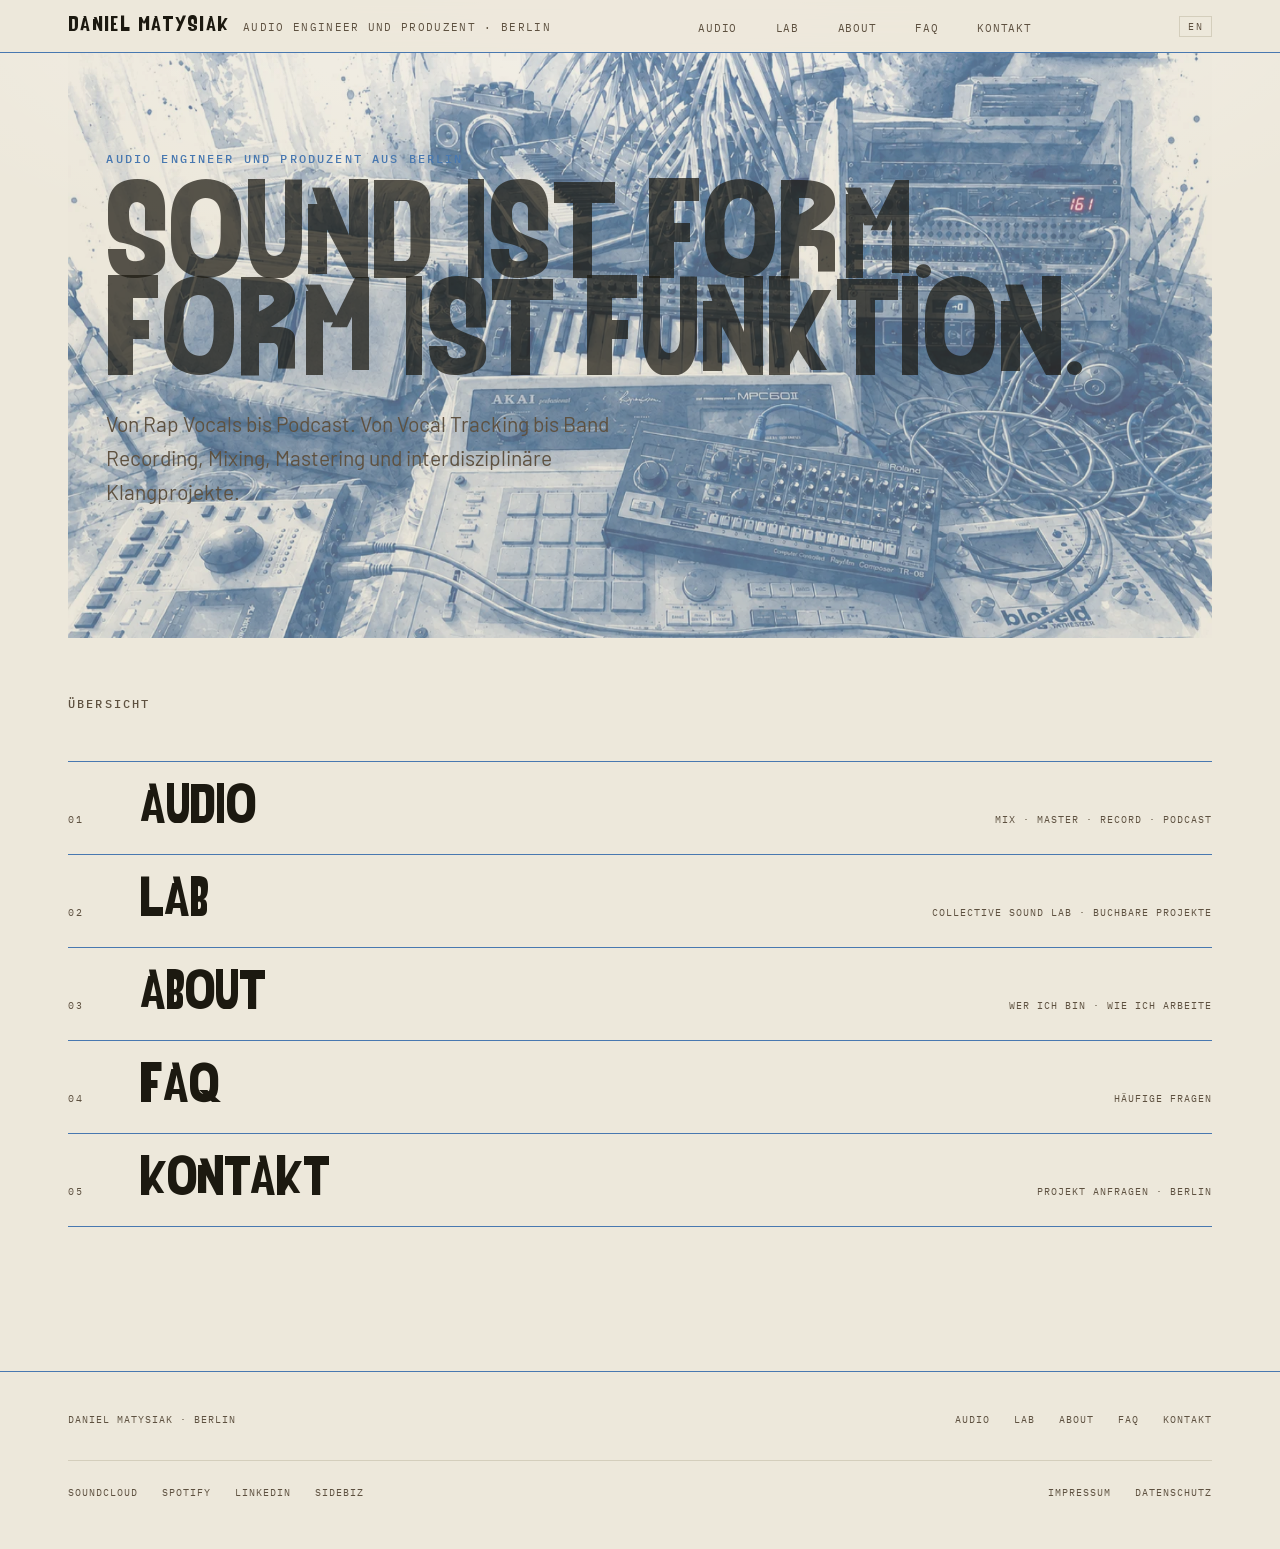
==== index.html @ 28015863 "content: lede text auf index (plain, ohne glasbox) Co-Authored-By: Claude Sonnet 4.6 <noreply@anthro" ====
<!DOCTYPE html>
<html lang="de">
<head>
  <meta charset="UTF-8">
  <meta name="viewport" content="width=device-width, initial-scale=1.0">
  <title>Daniel Matysiak · Audio Engineer Berlin</title>
  <meta name="description" content="Audio Engineer und Produzent aus Berlin. Mix, Mastering, Recording, Podcast. Von Club Release bis Hörspiel.">
  <meta name="robots" content="index, follow">
  <link rel="canonical" href="https://danielmatysiak.de/">
  <meta property="og:type" content="website">
  <meta property="og:site_name" content="Daniel Matysiak">
  <meta property="og:title" content="Daniel Matysiak · Audio Engineer Berlin">
  <meta property="og:description" content="Audio Engineer und Produzent aus Berlin. Mix, Mastering, Recording, Podcast. Von Club Release bis Hörspiel.">
  <meta property="og:url" content="https://danielmatysiak.de/">
  <meta property="og:image" content="https://danielmatysiak.de/img/og_home.jpg">
  <meta property="og:image:width" content="1200">
  <meta property="og:image:height" content="630">
  <meta property="og:locale" content="de_DE">
  <meta name="twitter:card" content="summary_large_image">
  <meta name="twitter:image" content="https://danielmatysiak.de/img/og_home.jpg">
  <meta name="twitter:title" content="Daniel Matysiak · Audio Engineer Berlin">
  <meta name="twitter:description" content="Audio Engineer und Produzent aus Berlin. Mix, Mastering, Recording, Podcast. Von Club Release bis Hörspiel.">
  <script type="application/ld+json">{"@context":"https://schema.org","@type":"Person","name":"Daniel Matysiak","jobTitle":"Audio Engineer","description":"Audio Engineer und Produzent aus Berlin. Mix, Mastering, Recording, Podcast.","url":"https://danielmatysiak.de","address":{"@type":"PostalAddress","addressLocality":"Berlin","addressCountry":"DE"},"email":"dmatysiak030@gmail.com","sameAs":["https://soundcloud.com/daniel-matysiak","https://open.spotify.com/artist/4DrfQyzufCqDIMgRiKM5IV","https://www.linkedin.com/in/daniel-matysiak-9b5b524a/"]}</script>
  <link rel="preconnect" href="https://fonts.googleapis.com">
  <link rel="preconnect" href="https://fonts.gstatic.com" crossorigin>
  <link href="https://fonts.googleapis.com/css2?family=Boogaloo&family=Barlow:wght@400;500&family=IBM+Plex+Mono&display=swap" rel="stylesheet">
  <link rel="icon" type="image/png" href="favicon_studio_32.png">
  <link rel="icon" type="image/png" sizes="512x512" href="favicon_studio_512.png">
  <link rel="apple-touch-icon" href="apple-touch-icon.png">
  <link rel="stylesheet" href="styles.css">
</head>
<body class="page-home">

  <nav class="site-nav">
    <div class="nav-inner">
      <div class="nav-brand-wrap">
        <a href="index.html" class="nav-brand">Daniel Matysiak</a>
        <span class="nav-claim">Audio Engineer und Produzent · Berlin</span>
      </div>
      <button class="nav-toggle" id="nav-toggle" aria-label="Menü">
        <span></span><span></span><span></span>
      </button>
      <ul class="nav-links" id="nav-links">
        <li><a href="leistungen.html">Audio</a></li>
        <li><a href="lab.html">Lab</a></li>
        <li><a href="about.html">About</a></li>
        <li><a href="faq.html">FAQ</a></li>
        <li><a href="kontakt.html">Kontakt</a></li>
      </ul>
      <button class="lang-btn" id="lang-btn">EN</button>
    </div>
  </nav>

  <main class="page">

    <section class="hero hero-deco">
      <p class="hero-kicker" data-en="Audio Engineer and Producer from Berlin">Audio Engineer und Produzent aus Berlin</p>
      <h1 data-en="Sound is Form.<br>Form is Function.">Sound ist Form.<br>Form ist Funktion.</h1>
      <p class="lede">Von Rap Vocals bis Podcast. Von Vocal Tracking bis Band Recording, Mixing, Mastering und interdisziplinäre Klangprojekte.</p>
      <img class="hero-deco-img hero-deco-full" src="img/index_hero3.webp" alt="" aria-hidden="true">
    </section>

    <section class="section">
      <p class="section-label" data-en="Overview">Übersicht</p>
      <nav class="chapter-list" aria-label="Seitennavigation">
        <a class="chapter-item" href="leistungen.html">
          <span class="chapter-num">01</span>
          <span class="chapter-title">Audio</span>
          <span class="chapter-desc">Mix · Master · Record · Podcast</span>
        </a>
        <a class="chapter-item" href="lab.html">
          <span class="chapter-num">02</span>
          <span class="chapter-title">Lab</span>
          <span class="chapter-desc" data-en="Collective Sound Lab · Bookable Projects">Collective Sound Lab · Buchbare Projekte</span>
        </a>
        <a class="chapter-item" href="about.html">
          <span class="chapter-num">03</span>
          <span class="chapter-title">About</span>
          <span class="chapter-desc" data-en="Who I am · How I work">Wer ich bin · Wie ich arbeite</span>
        </a>
        <a class="chapter-item" href="faq.html">
          <span class="chapter-num">04</span>
          <span class="chapter-title">FAQ</span>
          <span class="chapter-desc" data-en="Frequently Asked Questions">Häufige Fragen</span>
        </a>
        <a class="chapter-item" href="kontakt.html">
          <span class="chapter-num">05</span>
          <span class="chapter-title">Kontakt</span>
          <span class="chapter-desc" data-en="Start a project · Berlin">Projekt anfragen · Berlin</span>
        </a>
      </nav>
      <p class="swipe-hint" aria-hidden="true" data-en="← swipe →">← swipe →</p>
    </section>

  </main>

  <footer>
    <div class="footer-inner">
      <div class="footer-top">
        <span>Daniel Matysiak · Berlin</span>
        <nav class="footer-nav">
          <a href="leistungen.html">Audio</a>
          <a href="lab.html">Lab</a>
          <a href="about.html">About</a>
          <a href="faq.html">FAQ</a>
          <a href="kontakt.html">Kontakt</a>
        </nav>
      </div>
      <div class="footer-bottom">
        <div class="footer-socials">
          <a href="https://soundcloud.com/daniel-matysiak" target="_blank" rel="noopener">SoundCloud</a>
          <a href="https://open.spotify.com/intl-de/artist/3lyODynf2DRlfDfpwVOJ0v" target="_blank" rel="noopener">Spotify</a>
          <a href="https://www.linkedin.com/in/daniel-matysiak-9b5b524a/" target="_blank" rel="noopener">LinkedIn</a>
          <a href="https://ki.danielmatysiak.de" target="_blank" rel="noopener">SideBiZ</a>
        </div>
        <div class="footer-legal">
          <a href="kontakt.html#impressum">Impressum</a>
          <a href="kontakt.html#datenschutz">Datenschutz</a>
        </div>
      </div>
    </div>
  </footer>

  <script src="main.js"></script>

</body>
</html>
---- styles.css ----
/* ─── FONTS ───────────────────────────────────────── */
@font-face {
  font-family: "AHDN";
  src: url("ahdn.ttf") format("truetype");
  font-weight: 400;
  font-style: normal;
  font-display: swap;
}

/* ─── VARIABLES ───────────────────────────────────── */
:root {
  --bg:        #f5f0e6;
  --bg-2:      #ece7d6;
  --panel:     #e4dfc9;
  --text:      #1c1910;
  --muted:     #5e5140;
  --line:      #d4cebc;
  --accent:    #c8612a;
  --accent-h:  #d97030;
  --accent-2:  #4878b0;
  --max:       1240px;
  --gutter:    clamp(20px, 4vw, 48px);
  --display:   "AHDN", "Boogaloo", sans-serif;
  --mono:      "IBM Plex Mono", "Courier New", monospace;
  --sans:      "Barlow", Helvetica, Arial, sans-serif;
  --ease-out:  cubic-bezier(0.23, 1, 0.32, 1);
  --ease-in-out: cubic-bezier(0.77, 0, 0.175, 1);
}

*, *::before, *::after { box-sizing: border-box; margin: 0; padding: 0; }

html { scroll-behavior: smooth; overflow-x: hidden; }

body {
  font-family: var(--sans);
  font-size: 16px;
  color: var(--text);
  line-height: 1.6;
  -webkit-font-smoothing: antialiased;
  -moz-osx-font-smoothing: grayscale;
  text-rendering: optimizeLegibility;
  background:
    radial-gradient(ellipse 100% 50% at 50% 0%, rgba(255,255,255,0.4) 0%, transparent 65%),
    #ede8db;
  background-attachment: fixed;
}

body.page-home {
  --accent:    #4878b0;
  --accent-h:  #5a8cc8;
}

body.page-audio {
  --accent:    #4878b0;
  --accent-h:  #5a8cc8;
}

body.page-lab {
  --accent:    #cf7338;
  --accent-h:  #de8450;
}


body.page-about {
  --accent:    #7a9672;
  --accent-h:  #8aaa82;
}

body.page-faq {
  --accent:    #9898cc;
  --accent-h:  #aaaadc;
}

body.page-contact {
  --accent:    #7a4b90;
  --accent-h:  #8a5ba0;
}

a { color: inherit; }
img { max-width: 100%; display: block; }

/* ─── NAV ─────────────────────────────────────────── */
.site-nav {
  position: sticky;
  top: 0;
  z-index: 20;
  background: rgba(237,232,219,0.93);
  backdrop-filter: blur(14px);
  -webkit-backdrop-filter: blur(14px);
  border-bottom: 1px solid var(--accent);
}

.nav-inner {
  max-width: var(--max);
  margin: 0 auto;
  padding: 0 var(--gutter);
  height: 52px;
  display: flex;
  align-items: center;
  justify-content: space-between;
}

.nav-brand-wrap {
  display: flex;
  align-items: baseline;
  gap: 0.85rem;
}

.nav-brand {
  font-family: var(--display);
  font-size: 17px;
  font-weight: 400;
  letter-spacing: 0.08em;
  color: var(--text);
  text-decoration: none;
  transition: color 160ms ease;
}

@media (hover: hover) and (pointer: fine) {
  .nav-brand:hover { color: var(--accent); }
}

.nav-claim {
  font-family: var(--mono);
  font-size: 11px;
  letter-spacing: 0.12em;
  text-transform: uppercase;
  color: var(--muted);
}

@media (max-width: 680px) {
  .nav-claim { display: none; }
}

.nav-links {
  list-style: none;
  display: flex;
  gap: clamp(1rem, 3vw, 2.5rem);
}

.nav-links a {
  font-family: var(--mono);
  font-size: 10.5px;
  letter-spacing: 0.08em;
  text-transform: uppercase;
  color: var(--muted);
  text-decoration: none;
  transition: color 160ms ease;
}

@media (hover: hover) and (pointer: fine) {
  .nav-links a:hover { color: var(--text); }
}
.nav-links a.active {
  color: var(--accent);
  border-bottom: 1px solid var(--accent);
  padding-bottom: 1px;
}

/* Lang toggle */
.lang-btn {
  background: none;
  border: 1px solid var(--line);
  color: var(--muted);
  font-family: var(--mono);
  font-size: 10px;
  letter-spacing: 0.14em;
  padding: 3px 8px;
  cursor: pointer;
  transition: border-color 160ms ease, color 160ms ease;
  flex-shrink: 0;
}

@media (hover: hover) and (pointer: fine) {
  .lang-btn:hover { border-color: var(--accent); color: var(--accent); }
}

/* Hamburger */
.nav-toggle {
  display: none;
  flex-direction: column;
  gap: 5px;
  background: none;
  border: none;
  cursor: pointer;
  padding: 4px;
  -webkit-tap-highlight-color: transparent;
  outline: none;
}
.nav-toggle span {
  display: block;
  width: 22px;
  height: 1.5px;
  background: var(--text);
  transition: transform 160ms ease, opacity 160ms ease;
}
.nav-toggle.open span:nth-child(1) { transform: translateY(6.5px) rotate(45deg); }
.nav-toggle.open span:nth-child(2) { opacity: 0; }
.nav-toggle.open span:nth-child(3) { transform: translateY(-6.5px) rotate(-45deg); }

@media (max-width: 680px) {
  .nav-inner {
    justify-content: flex-start;
  }
  .nav-toggle {
    display: flex;
    margin-left: auto;
    background: color-mix(in srgb, var(--accent) 12%, var(--bg));
    backdrop-filter: blur(10px);
    -webkit-backdrop-filter: blur(10px);
    border-radius: 0;
    padding: 8px 10px;
  }
  .lang-btn {
    margin-left: 1rem;
  }
  .nav-links {
    display: flex;
    flex-direction: column;
    gap: 0;
    padding: 8px 0 16px;
    position: absolute;
    top: 52px;
    left: 0;
    right: 0;
    background: rgba(245, 240, 230, 0.82);
    backdrop-filter: blur(14px);
    -webkit-backdrop-filter: blur(14px);
    border-top: 1px solid var(--line);
    border-bottom: 1px solid var(--line);
    opacity: 0;
    transform: translateY(-6px);
    pointer-events: none;
    transition: opacity 180ms var(--ease-out), transform 180ms var(--ease-out);
  }
  .nav-links.open {
    opacity: 1;
    transform: translateY(0);
    pointer-events: auto;
  }
  .nav-links li a {
    display: block;
    padding: 10px var(--gutter);
  }
}

@media (max-width: 680px) and (prefers-reduced-motion: reduce) {
  .nav-links {
    transition: none;
  }
}

/* ─── PAGE ────────────────────────────────────────── */
.page {
  max-width: var(--max);
  margin: 0 auto;
  padding: 0 var(--gutter) 88px;
}

/* ─── SECTIONS ────────────────────────────────────── */
.section {
  border-top: 1px solid var(--accent);
  padding: 56px 0;
}

.hero + .section {
  border-top: none;
}

.legal-section {
  border-top: 1px solid var(--accent);
  padding: 44px 0;
}

.section-label,
.section-title {
  font-family: var(--mono);
  font-size: 12px;
  font-weight: 500;
  letter-spacing: 0.18em;
  text-transform: uppercase;
  color: var(--muted);
  margin-bottom: 1.5rem;
}

.eyebrow {
  font-family: var(--mono);
  font-size: 13px;
  letter-spacing: 0.18em;
  text-transform: uppercase;
  color: var(--accent);
  margin-bottom: 1.25rem;
}

/* ─── TYPE ────────────────────────────────────────── */
h1 {
  font-family: var(--display);
  font-size: clamp(58px, 8.5vw, 108px);
  font-weight: 400;
  letter-spacing: 0.01em;
  line-height: 0.9;
  color: var(--text);
}

h1, h2, h3, h4,
.nav-brand,
.chapter-title,
.price-name,
.stance-block p:first-child,
.contact-row-name,
details.acc-item > summary {
  text-transform: uppercase;
}

h2 {
  font-family: var(--display);
  font-size: clamp(32px, 4.2vw, 54px);
  font-weight: 400;
  letter-spacing: 0.01em;
  line-height: 1.0;
  color: var(--text);
  margin-bottom: 1.5rem;
}

h3 {
  font-family: var(--display);
  font-size: clamp(22px, 2.8vw, 34px);
  font-weight: 400;
  letter-spacing: -0.02em;
  line-height: 1.1;
  color: var(--text);
}

h4 {
  font-family: var(--display);
  font-weight: 400;
}

.lede {
  font-size: clamp(17px, 2vw, 21px);
  color: var(--muted);
  line-height: 1.62;
  margin-top: 1.25rem;
  max-width: 520px;
  font-weight: 400;
}

.body-text {
  font-size: clamp(15px, 1.5vw, 17px);
  color: var(--muted);
  line-height: 1.7;
  max-width: 66ch;
}

.section-intro {
  font-size: clamp(15px, 1.6vw, 17px);
  color: var(--muted);
  line-height: 1.65;
  max-width: 560px;
  margin-bottom: 2.5rem;
}

/* ─── BUTTONS ─────────────────────────────────────── */
.btn,
.btn-ghost {
  display: inline-flex;
  align-items: center;
  height: 44px;
  padding: 0 20px;
  font-family: var(--mono);
  font-size: 10.5px;
  letter-spacing: 0.1em;
  word-spacing: -0.06em;
  text-transform: uppercase;
  text-decoration: none;
  cursor: pointer;
  border-radius: 0;
  backdrop-filter: blur(10px);
  -webkit-backdrop-filter: blur(10px);
  transition: background 160ms var(--ease-out), color 160ms ease, border-color 160ms var(--ease-out), transform 100ms var(--ease-out);
}

.btn {
  background: rgba(237, 232, 219, 0.52);
  color: var(--accent);
  border: 1px solid transparent;
}

@media (hover: hover) and (pointer: fine) {
  .btn:hover { background: rgba(237, 232, 219, 0.82); }
}
.btn:active { transform: scale(0.97); }

.btn-ghost {
  background: rgba(237, 232, 219, 0.35);
  color: var(--text);
  border: 1px solid transparent;
}

@media (hover: hover) and (pointer: fine) {
  .btn-ghost:hover { background: rgba(237, 232, 219, 0.65); }
}
.btn-ghost:active { transform: scale(0.97); }

/* Buttons außerhalb des Hero: Accent-Tint der jeweiligen Seite */
.section .btn,
.section .btn-ghost,
form .btn {
  background: color-mix(in srgb, var(--accent) 12%, transparent);
}

@media (hover: hover) and (pointer: fine) {
  .section .btn:hover,
  form .btn:hover { background: color-mix(in srgb, var(--accent) 22%, transparent); }
  .section .btn-ghost:hover { background: color-mix(in srgb, var(--accent) 16%, transparent); }
}

.cta-row {
  display: flex;
  flex-wrap: wrap;
  gap: 0.75rem;
  margin-top: 2rem;
}

/* ─── HERO ────────────────────────────────────────── */
.hero {
  padding: clamp(52px, 8vw, 96px) 0 clamp(44px, 6vw, 68px);
  padding-left: clamp(12px, 3vw, 40px);
}

/* Hero with decorative layered image */
.hero-deco {
  position: relative;
  overflow: clip;
  min-height: clamp(280px, 40vh, 480px);
}
.hero-deco::before {
  display: none;
}
.hero-deco-img {
  position: absolute;
  right: -2%;
  top: 50%;
  transform: translateY(-50%);
  width: 42%;
  opacity: 0.65;
  mix-blend-mode: multiply;
  pointer-events: none;
  z-index: 0;
}

.hero-deco .hero-kicker,
.hero-deco h1,
.hero-deco .lede,
.hero-deco .hero-grid,
.hero-deco .cta-row {
  position: relative;
  z-index: 2;
}

.hero-deco .hero-copy {
  background: rgba(237, 232, 219, 0.52);
  backdrop-filter: blur(10px);
  -webkit-backdrop-filter: blur(10px);
  padding: 1.75rem 2rem;
}

.hero-deco-img.hero-deco-full {
  width: 100%;
  right: 0;
  left: 0;
  top: 0;
  transform: none;
  height: 100%;
  object-fit: cover;
  object-position: center top;
}


/* Hero h1: semi-transparent fill so illustration bleeds through the letters */
.hero-deco h1 {
  color: rgba(28, 25, 16, 0.72);
}



.hero-deco-img.hero-deco-portrait {
  position: absolute;
  right: 0;
  top: 0;
  width: auto;
  height: 100%;
  transform: none;
  opacity: 0.65;
  mix-blend-mode: multiply;
  pointer-events: none;
  z-index: 0;
}

.page-home .hero-deco {
  min-height: clamp(320px, 65vh, 780px);
}

.page-lab .hero-deco {
  min-height: clamp(360px, 55vh, 580px);
}

.page-faq .hero-deco,
.page-about .hero-deco,
.page-contact .hero-deco {
  min-height: clamp(500px, 68vh, 720px);
}

.page-contact .hero-deco {
  display: flex;
  flex-direction: column;
  justify-content: space-between;
}

.page-faq .hero h1,
.page-contact .hero h1 {
  font-size: clamp(80px, 11vw, 148px);
}

.page-about .hero h1 {
  font-size: clamp(48px, 6.5vw, 84px);
}

.page-contact .hero-deco-img.hero-deco-full,
.page-about .hero-deco-img.hero-deco-full {
  object-fit: contain;
  object-position: right center;
}

/* object-position for home/audio/lab is randomized by JS */

@media (max-width: 480px) {
  /* Hero line-height: 0.9 is too tight when text wraps on small screens */
  h1 {
    line-height: 1.05;
  }

  .page-faq .hero-deco,
  .page-about .hero-deco,
  .page-contact .hero-deco {
    min-height: clamp(300px, 55svh, 440px);
  }

  .page-faq .hero h1,
  .page-contact .hero h1 {
    font-size: clamp(56px, 15vw, 72px);
  }

  .page-lab .hero h1 {
    font-size: clamp(40px, 11vw, 58px);
  }

  /* Portrait images: cap width so they don't crowd text */
  .hero-deco-img.hero-deco-portrait {
    max-width: 52%;
    opacity: 0.5;
  }

}

/* Hero with image — 2-column editorial layout */
.hero-has-img {
  display: grid;
  grid-template-columns: 1fr clamp(280px, 42vw, 540px);
  grid-template-rows: minmax(clamp(320px, 55vh, 680px), auto);
  gap: 0;
  align-items: stretch;
  margin-right: calc(-1 * var(--gutter));
}

.hero-text {
  min-width: 0;
}

/* h1 scales to the narrower text column */
.hero-has-img h1 {
  font-size: clamp(32px, 4.5vw, 58px);
}

.page-kontakt .hero-has-img h1 {
  font-size: clamp(48px, 7vw, 96px);
}

.hero-has-img .hero-grid {
  grid-column: 1 / -1;
  margin-top: 1.25rem;
}

.hero-img-wrap {
  background: transparent;
  overflow: hidden;
  padding-left: clamp(1rem, 2vw, 2rem);
  opacity: 0;
  transform: translateY(6px);
  animation: fadeUp 280ms var(--ease-out) 120ms forwards;
}

.hero-img {
  width: 100%;
  height: 100%;
  object-fit: contain;
  display: block;
  opacity: 0.9;
  mix-blend-mode: multiply;
  position: relative;
  z-index: -1;
}

@media (max-width: 680px) {
  .hero-has-img {
    grid-template-columns: 1fr;
  }
  .hero-img-wrap {
    display: none;
  }
}

.hero-kicker {
  font-family: var(--mono);
  font-size: 12px;
  font-weight: 500;
  letter-spacing: 0.18em;
  text-transform: uppercase;
  color: var(--accent);
  margin-bottom: 1.5rem;
  opacity: 0;
  transform: translateY(6px);
  animation: fadeUp 280ms var(--ease-out) forwards;
}

.hero h1 {
  opacity: 0;
  transform: translateY(6px);
  animation: fadeUp 280ms var(--ease-out) 80ms forwards;
  transition: color 200ms ease;
}

@media (hover: hover) and (pointer: fine) {
  .hero:hover h1 { color: var(--accent); }
}

.hero .lede {
  opacity: 0;
  transform: translateY(6px);
  animation: fadeUp 280ms var(--ease-out) 200ms forwards;
}

.hero .hero-grid,
.hero .hero-copy {
  opacity: 0;
  transform: translateY(6px);
  animation: fadeUp 280ms var(--ease-out) 260ms forwards;
}

@media (prefers-reduced-motion: reduce) {
  .hero-kicker,
  .hero h1,
  .hero .lede,
  .hero .hero-grid,
  .hero .hero-copy,
  .hero-img-wrap {
    opacity: 1;
    transform: none;
    animation: none;
  }
}

.hero-grid {
  display: grid;
  grid-template-columns: repeat(12, 1fr);
  gap: 22px;
  margin-top: 2.75rem;
}

.hero-copy { grid-column: span 7; }

.hero-panel {
  grid-column: span 5;
  background: rgba(237, 232, 219, 0.52);
  backdrop-filter: blur(10px);
  -webkit-backdrop-filter: blur(10px);
  padding: 1.5rem 1.75rem;
  align-self: start;
}

@media (max-width: 780px) {
  .hero-copy  { grid-column: span 12; }
  .hero-panel { grid-column: span 12; }
}

.hero-panel-label {
  font-family: var(--mono);
  font-size: 10px;
  letter-spacing: 0.2em;
  text-transform: uppercase;
  color: var(--muted);
  margin-bottom: 1rem;
}

.hero-panel ul { list-style: none; }

.hero-panel ul li {
  font-size: 13.5px;
  color: var(--text);
  padding: 0.55rem 0;
  border-bottom: 1px solid var(--line);
  display: flex;
  justify-content: space-between;
  align-items: baseline;
  font-family: var(--sans);
}

.hero-panel ul li:first-child { border-top: 1px solid var(--line); }

.hero-panel ul li span:last-child {
  font-family: var(--mono);
  font-size: 11px;
  color: var(--accent);
  letter-spacing: 0.04em;
}

/* ─── CHAPTER NAV (index only) ────────────────────── */
.chapter-list {
  display: grid;
  gap: 0;
  margin-top: 3rem;
}

.chapter-item {
  display: grid;
  grid-template-columns: 3rem 1fr auto;
  align-items: baseline;
  gap: 1.5rem;
  padding: 1.5rem 0;
  border-top: 1px solid var(--accent);
  text-decoration: none;
  color: var(--text);
  transition: color 180ms var(--ease-out);
  opacity: 0;
  transform: translateY(6px);
  animation: fadeUp 280ms var(--ease-out) forwards;
}

.chapter-item:nth-child(1) { animation-delay: 20ms; }
.chapter-item:nth-child(2) { animation-delay: 50ms; }
.chapter-item:nth-child(3) { animation-delay: 80ms; }
.chapter-item:nth-child(4) { animation-delay: 110ms; }
.chapter-item:nth-child(5) { animation-delay: 140ms; }

@keyframes fadeUp {
  to { opacity: 1; transform: translateY(0); }
}

.chapter-item:last-child { border-bottom: 1px solid var(--accent); }

@media (hover: hover) and (pointer: fine) {
  .chapter-item:hover { color: var(--accent); }
}
.chapter-item:active { color: var(--accent); }

.chapter-num {
  font-family: var(--mono);
  font-size: 10px;
  letter-spacing: 0.18em;
  color: var(--muted);
  padding-top: 4px;
}

.chapter-title {
  font-family: var(--display);
  font-size: clamp(26px, 3.5vw, 44px);
  font-weight: 400;
  line-height: 1.0;
}

.chapter-desc {
  font-family: var(--mono);
  font-size: 10px;
  letter-spacing: 0.1em;
  color: var(--muted);
  text-align: right;
  white-space: nowrap;
  line-height: 1.5;
  text-transform: uppercase;
}

@media (hover: hover) and (pointer: fine) {
  .chapter-item:hover .chapter-title { color: var(--accent); }

  .chapter-item:nth-child(2):hover,
  .chapter-item:nth-child(2):hover .chapter-title { color: #cf7338; }
  .chapter-item:nth-child(3):hover,
  .chapter-item:nth-child(3):hover .chapter-title { color: #7a9672; }
  .chapter-item:nth-child(4):hover,
  .chapter-item:nth-child(4):hover .chapter-title { color: #9898cc; }
  .chapter-item:nth-child(5):hover,
  .chapter-item:nth-child(5):hover .chapter-title { color: #7a4b90; }
}

@media (prefers-reduced-motion: reduce) {
  .chapter-item {
    opacity: 1;
    transform: none;
    animation: none;
  }
}

@media (max-width: 600px) {
  .chapter-item { grid-template-columns: 2rem 1fr; }
  .chapter-desc { display: none; }
}

/* ─── PRICE TABLE ─────────────────────────────────── */
.price-table { margin-top: 2rem; }

.price-row {
  display: flex;
  justify-content: space-between;
  align-items: start;
  gap: 1.5rem;
  padding: 1rem 0.5rem;
  margin: 0 -0.5rem;
  border-top: 1px solid var(--line);
  transition: background 180ms var(--ease-out);
}

@media (hover: hover) and (pointer: fine) {
  .price-row:hover { background: var(--bg-2); }
  .price-row:hover .price-name { color: var(--accent); }
}
.price-row:active { background: var(--bg-2); }
.price-row:active .price-name { color: var(--accent); }

.price-name {
  transition: color 180ms ease;
}

.price-row:last-child { border-bottom: 1px solid var(--line); }

.price-name {
  font-family: var(--display);
  font-size: 17px;
  font-weight: 400;
  color: var(--text);
  margin-bottom: 0.3rem;
}

.price-detail {
  font-size: 15px;
  color: var(--muted);
  line-height: 1.6;
  font-family: var(--sans);
}

.price-amount {
  font-family: var(--mono);
  font-size: 12.5px;
  color: var(--accent);
  white-space: nowrap;
  flex-shrink: 0;
  padding-top: 2px;
  letter-spacing: 0.03em;
}

.service-cols {
  display: grid;
  grid-template-columns: 1fr 1fr;
  gap: 0 3rem;
}

@media (max-width: 680px) {
  .service-cols { grid-template-columns: 1fr; }
}

.service-note {
  font-family: var(--mono);
  font-size: 10.5px;
  color: var(--muted);
  margin-top: 0.6rem;
  letter-spacing: 0.05em;
}

/* ─── ABOUT ───────────────────────────────────────── */
.about-grid {
  display: grid;
  grid-template-columns: 1fr;
  gap: clamp(2rem, 5vw, 5rem);
  align-items: start;
  max-width: 680px;
}

.about-photo-wrap { position: relative; }

.about-photo {
  width: 100%;
  height: 100%;
  max-height: 540px;
  object-fit: cover;
  object-position: center top;
  display: block;
  filter: grayscale(30%) contrast(1.06) sepia(8%);
}

@media (max-width: 720px) {
  .about-grid { grid-template-columns: 1fr; gap: 2.5rem; }
  .about-photo { max-height: 380px; }
}

.stance-block { margin-top: 1.5rem; }

.stance-block p {
  max-width: 66ch;
  color: var(--muted);
  margin-bottom: 1.1rem;
  line-height: 1.7;
  font-size: clamp(15px, 1.6vw, 17px);
}

.stance-block p:first-child {
  font-family: var(--display);
  font-size: clamp(22px, 2.6vw, 30px);
  font-weight: 400;
  line-height: 1.15;
  color: var(--text);
}

.pillars {
  margin-top: 0;
  display: grid;
  grid-template-columns: repeat(4, 1fr);
  gap: 0;
}
@media (min-width: 721px) { .page-lab .pillars { grid-template-columns: repeat(3, 1fr); } }
@media (max-width: 720px) { .pillars { grid-template-columns: 1fr 1fr; } }
@media (max-width: 480px) { .pillars { grid-template-columns: 1fr; } }

.pillar {
  border-top: 1px solid var(--accent);
  padding: 1rem 1.5rem 1rem 0;
}

.page-audio .pillar,
.page-lab .pillar {
  background: none;
}

.pillar-label {
  font-family: var(--mono);
  font-size: 11.5px;
  font-weight: 500;
  letter-spacing: 0.2em;
  text-transform: uppercase;
  color: var(--accent);
  margin-bottom: 0.4rem;
}

.pillar p {
  font-size: 15px;
  color: var(--muted);
  line-height: 1.6;
}

/* ─── VALUES GRID ─────────────────────────────────── */
.values-grid {
  display: grid;
  grid-template-columns: repeat(auto-fit, minmax(220px, 1fr));
  gap: 0 2.5rem;
  margin-top: 2.5rem;
}

.value-item {
  border-top: 1px solid var(--line);
  padding: 1rem 0;
  transition: border-color 180ms ease;
}

.value-item h4 {
  font-size: 15px;
  font-weight: 600;
  letter-spacing: 0;
  line-height: 1.38;
  color: var(--text);
  margin-bottom: 0.3rem;
  transition: color 180ms ease;
}

.value-item p {
  font-size: 15px;
  color: var(--muted);
  line-height: 1.6;
}

.value-item:active { border-top-color: var(--accent); }
.value-item:active h4 { color: var(--accent); }


.pillar { transition: background 180ms var(--ease-out); }

@media (hover: hover) and (pointer: fine) {
  .pillar:hover { background: var(--bg-2); }
}

/* ─── LAB MODULES ─────────────────────────────────── */
.lab-intro { max-width: 640px; margin-bottom: 3rem; }

.lab-phases {
  display: grid;
  grid-template-columns: repeat(4, 1fr);
  gap: 0;
  margin-bottom: 3.5rem;
}
@media (max-width: 720px) {
  .lab-phases { grid-template-columns: 1fr 1fr; }
  .lab-phase { min-height: 200px; padding-bottom: 1rem; }
}

.lab-phase {
  border-top: 2px solid var(--accent);
  padding: 1rem 1.5rem 0 0;
  background: none;
}

.lab-phase-num {
  font-family: var(--mono);
  font-size: 10px;
  letter-spacing: 0.18em;
  color: var(--accent);
  margin-bottom: 0.4rem;
}

.lab-phase h4 {
  font-size: clamp(15px, 1.5vw, 17px);
  color: var(--text);
  margin-bottom: 0.35rem;
}

.lab-phase p {
  font-size: 15px;
  color: var(--muted);
  line-height: 1.5;
}

.lab-modules {
  display: grid;
  grid-template-columns: repeat(3, 1fr);
  gap: 0;
}
@media (max-width: 900px) { .lab-modules { grid-template-columns: 1fr 1fr; } }
@media (max-width: 600px) { .lab-modules { grid-template-columns: 1fr; } }

.lab-module {
  border-top: 1px solid var(--line);
  padding: 1.25rem 1.5rem 1.25rem 0;
  background: none;
  transition: border-color 180ms ease, background 180ms ease;
}

@media (hover: hover) and (pointer: fine) {
  .lab-module:hover {
    border-top-color: var(--accent);
    background: var(--bg-2);
  }
  .lab-module:hover h4 {
    color: var(--accent);
  }
}
.lab-module:active { border-top-color: var(--accent); background: var(--bg-2); }
.lab-module:active h4 { color: var(--accent); }

.lab-module h4 {
  transition: color 180ms ease;
}

.lab-module-tag {
  font-family: var(--mono);
  font-size: 11.5px;
  font-weight: 500;
  letter-spacing: 0.16em;
  text-transform: uppercase;
  color: var(--muted);
  margin-bottom: 0.5rem;
}

.lab-module h4 {
  font-size: clamp(16px, 1.6vw, 21px);
  letter-spacing: 0.06em;
  color: var(--text);
  margin-bottom: 0.5rem;
  line-height: 1.2;
}

.lab-module p {
  font-size: 15px;
  color: var(--muted);
  line-height: 1.6;
}

.lab-module strong {
  color: var(--text);
  font-weight: 500;
}

.modules-cta {
  margin-top: 2.5rem;
}

.modules-cta-text {
  font-size: 15px;
  color: var(--muted);
  margin-bottom: 1rem;
}

.lab-cta {
  margin-top: 3rem;
  padding-top: 2rem;
  display: flex;
  flex-direction: column;
  align-items: flex-start;
  gap: 1rem;
}

.lab-cta p {
  font-size: 15px;
  color: var(--muted);
}

/* ─── EDITORIAL LIST ──────────────────────────────── */
.editorial-list { display: grid; gap: 0; }

.editorial-item {
  padding: 1.75rem 0 2rem;
  border-top: 1px solid var(--line);
}

.editorial-item:first-child { border-top: 0; padding-top: 0; }

.editorial-item h3 {
  margin: 0.35rem 0 0.5rem;
}

.editorial-item h3 a {
  text-decoration: none;
  transition: color 160ms ease;
}

.editorial-item h3 a:hover { color: var(--accent); }

.editorial-item p {
  font-size: 15px;
  color: var(--muted);
}

/* ─── FAQ ─────────────────────────────────────────── */
.faq-tabs {
  display: flex;
  border-bottom: 1px solid var(--line);
  margin-bottom: 0;
}

.faq-tab {
  background: none;
  border: none;
  border-bottom: 2px solid transparent;
  margin-bottom: -1px;
  padding: 0.65rem 1.25rem;
  font-family: var(--mono);
  font-size: 10.5px;
  letter-spacing: 0.1em;
  text-transform: uppercase;
  color: var(--muted);
  cursor: pointer;
  transition: color 160ms ease, border-color 160ms ease;
}

.faq-tab.active { color: var(--accent); border-bottom-color: var(--accent); }
@media (hover: hover) and (pointer: fine) {
  .faq-tab:hover { color: var(--text); }
}

.faq-panel        { display: none; }
.faq-panel.active { display: block; }

details.acc-item { border-top: 1px solid var(--line); }
details.acc-item:last-child { border-bottom: 1px solid var(--line); }

details.acc-item > summary {
  list-style: none;
  cursor: pointer;
  display: flex;
  justify-content: space-between;
  align-items: center;
  padding: 1.1rem 0;
  font-family: var(--display);
  font-size: clamp(16px, 1.7vw, 19px);
  font-weight: 400;
  color: var(--text);
  user-select: none;
  transition: color 160ms ease;
}

details.acc-item > summary::-webkit-details-marker { display: none; }

details.acc-item > summary::after {
  content: '+';
  font-family: var(--sans);
  font-size: 1.15rem;
  font-weight: 400;
  color: var(--accent);
  flex-shrink: 0;
  transition: transform 160ms ease;
}

details.acc-item[open] > summary::after { transform: rotate(45deg); }

.acc-body {
  padding-bottom: 1.25rem;
  font-size: 15px;
  color: var(--muted);
  line-height: 1.7;
  max-width: 640px;
  opacity: 1;
  transform: translateY(0);
  transition: opacity 220ms var(--ease-out), transform 220ms var(--ease-out);
}

@starting-style {
  details.acc-item[open] > .acc-body {
    opacity: 0;
    transform: translateY(-4px);
  }
}

/* ─── CONTACT ─────────────────────────────────────── */
.contact-grid {
  display: grid;
  grid-template-columns: 1fr 1.4fr;
  gap: 5rem;
  align-items: start;
  margin-top: 2rem;
}

@media (max-width: 720px) {
  .contact-grid { grid-template-columns: 1fr; gap: 2.5rem; }
}

a.contact-row {
  display: flex;
  justify-content: space-between;
  align-items: center;
  padding: 1rem 0;
  border-top: 1px solid var(--line);
  text-decoration: none;
}

a.contact-row:last-child { border-bottom: 1px solid var(--line); }

.contact-row-name {
  display: block;
  font-family: var(--display);
  font-size: 19px;
  font-weight: 400;
  color: var(--text);
  transition: color 160ms ease;
}

.contact-row-sub {
  display: block;
  font-family: var(--mono);
  font-size: 10.5px;
  color: var(--muted);
  margin-top: 0.2rem;
  letter-spacing: 0.04em;
}

.contact-row-arrow {
  font-size: 1rem;
  color: var(--muted);
  transition: color 160ms ease, transform 120ms var(--ease-out);
}

@media (hover: hover) and (pointer: fine) {
  a.contact-row:hover .contact-row-arrow {
    transform: translateX(4px);
    color: var(--accent);
  }
}


.hours { margin-top: 2rem; }

.hour-row {
  display: flex;
  justify-content: space-between;
  padding: 0.55rem 0;
  border-top: 1px solid var(--line);
  font-size: 13px;
}

.hour-row:last-child { border-bottom: 1px solid var(--line); }
.hour-row .day  { font-weight: 500; color: var(--text); font-family: var(--sans); }
.hour-row .time { font-family: var(--mono); font-size: 11px; color: var(--muted); letter-spacing: 0.04em; }

.hours-note {
  font-family: var(--mono);
  font-size: 10.5px;
  color: var(--muted);
  margin-top: 0.75rem;
  letter-spacing: 0.04em;
}

/* ─── FORM ────────────────────────────────────────── */
.form-field {
  display: flex;
  flex-direction: column;
  gap: 0.4rem;
  margin-bottom: 1rem;
}

form label {
  font-family: var(--mono);
  font-size: 10px;
  letter-spacing: 0.18em;
  text-transform: uppercase;
  color: var(--muted);
}

form input[type="text"],
form input[type="email"],
form textarea {
  background: var(--bg-2);
  border: 1px solid var(--line);
  color: var(--text);
  font-family: var(--sans);
  font-size: 15px;
  padding: 0.7rem 0.9rem;
  outline: none;
  width: 100%;
  border-radius: 0;
  transition: border-color 160ms var(--ease-out), background 160ms ease;
}

form input::placeholder,
form textarea::placeholder { color: var(--muted); opacity: 0.7; }

form input:focus,
form textarea:focus {
  border-color: var(--accent);
  background: var(--panel);
}

form textarea { min-height: 120px; resize: vertical; }

.hidden { display: none !important; }

#thank-you {
  padding: 1.5rem;
  background: var(--bg-2);
  border: 1px solid var(--line);
  opacity: 1;
  transform: translateY(0);
  transition: opacity 280ms var(--ease-out), transform 280ms var(--ease-out);
}

@starting-style {
  #thank-you { opacity: 0; transform: translateY(4px); }
}

#thank-you h3 { font-size: 1.1rem; margin-bottom: 0.35rem; color: var(--text); }
#thank-you p  { font-size: 14px; color: var(--muted); }

/* ─── IMPRESSUM / DATENSCHUTZ ─────────────────────── */
.legal-section h2 {
  font-size: clamp(24px, 3vw, 36px);
  margin-bottom: 1.5rem;
}

.legal-section p, .legal-section li {
  font-size: clamp(15px, 1.5vw, 17px);
  color: var(--muted);
  line-height: 1.7;
  max-width: 640px;
}

.legal-section a { color: var(--accent); }

.legal-section ul { list-style: none; margin-top: 0.75rem; }
.legal-section ul li + li { margin-top: 0.4rem; }

.legal-section h3 {
  font-family: var(--mono);
  font-size: 10px;
  font-weight: 400;
  letter-spacing: 0.18em;
  text-transform: uppercase;
  color: var(--muted);
  margin: 2rem 0 0.6rem;
}

/* ─── EMBEDS ──────────────────────────────────────── */
.embed-stack {
  display: flex;
  flex-direction: column;
  gap: 1.5rem;
  margin-top: 2rem;
}

.embed-row {
  display: grid;
  grid-template-columns: 1fr 1fr;
  gap: 1.5rem;
}

@media (max-width: 780px) {
  .embed-row { grid-template-columns: 1fr; }
}

.releases-block {
  margin-top: 2.5rem;
}

.releases-block + .releases-block {
  margin-top: 3rem;
  padding-top: 2.5rem;
  border-top: 1px solid var(--line);
}

.embed-wrap {
  border: 1px solid var(--line);
  overflow: hidden;
  background: var(--bg-2);
}

.embed-wrap-label {
  font-family: var(--mono);
  font-size: 10px;
  letter-spacing: 0.18em;
  text-transform: uppercase;
  color: var(--muted);
  padding: 0.6rem 1rem;
  border-bottom: 1px solid var(--line);
  display: flex;
  justify-content: space-between;
  align-items: center;
}

.embed-wrap-label a {
  color: var(--accent);
  text-decoration: none;
  transition: color 160ms ease;
}
.embed-wrap-label a:hover { color: var(--accent-h); }

.embed-wrap iframe {
  display: block;
  width: 100%;
  border: none;
  border-radius: 0 !important;
  clip-path: inset(0);
}

.embed-wrap.embed-spotify iframe {
  filter: sepia(8%) brightness(0.97) saturate(0.88);
}

.embed-attribution {
  font-family: var(--mono);
  font-size: 9.5px;
  letter-spacing: 0.06em;
  color: var(--muted);
  padding: 0.5rem 1rem;
  border-top: 1px solid var(--line);
}

.embed-attribution a {
  color: var(--muted);
  text-decoration: none;
  transition: color 160ms ease;
}
.embed-attribution a:hover { color: var(--accent); }

.embed-links {
  display: flex;
  gap: 2rem;
  margin-top: 1.5rem;
  flex-wrap: wrap;
}

.embed-links a {
  font-family: var(--mono);
  font-size: 10.5px;
  letter-spacing: 0.08em;
  text-transform: uppercase;
  color: var(--muted);
  text-decoration: none;
  transition: color 160ms ease;
}
.embed-links a:hover { color: var(--text); }

/* ─── MOBILE TAP HIGHLIGHT (erste 3 Seiten) ──────── */
.chapter-item.tapped { color: var(--accent); }
.chapter-item.tapped .chapter-title { color: var(--accent); }
.price-row.tapped { background: var(--bg-2); }
.price-row.tapped .price-name { color: var(--accent); }
.lab-module.tapped { border-top-color: var(--accent); background: var(--bg-2); }
.lab-module.tapped h4 { color: var(--accent); }

/* Letzte 3 Seiten: statische Accent-Farbe auf Touch, kein Fading */
@media (hover: none) {
  .value-item h4 { color: var(--accent); }
  details.acc-item > summary { color: var(--accent); }
  a.contact-row .contact-row-name { color: var(--accent); }
}

.swipe-hint {
  display: none;
}
@media (hover: none) {
  .swipe-hint {
    display: block;
    font-family: var(--mono);
    font-size: 11px;
    letter-spacing: 0.08em;
    color: var(--muted);
    opacity: 0.45;
    text-align: center;
    margin-top: 1.5rem;
  }
}

/* ─── SCROLL REVEAL ──────────────────────────────── */
.reveal {
  opacity: 0;
  transform: translateY(8px);
  transition: opacity 280ms var(--ease-out), transform 280ms var(--ease-out);
}
.reveal.is-visible {
  opacity: 1;
  transform: none;
}

/* ─── FOOTER ──────────────────────────────────────── */
footer {
  border-top: 1px solid var(--accent);
  padding: 2.5rem 0 3rem;
}

.footer-inner {
  max-width: var(--max);
  margin: 0 auto;
  padding: 0 var(--gutter);
  display: flex;
  flex-direction: column;
}

.footer-inner span,
.footer-inner a {
  font-family: var(--mono);
  font-size: 10px;
  letter-spacing: 0.1em;
  text-transform: uppercase;
  color: var(--muted);
  text-decoration: none;
  transition: color 160ms ease;
}

.footer-inner a:hover { color: var(--text); }

.footer-socials { display: flex; gap: 1.5rem; flex-wrap: wrap; }

.footer-top {
  display: flex;
  align-items: flex-start;
  justify-content: space-between;
  gap: 2rem;
  flex-wrap: wrap;
  margin-bottom: 2rem;
}

.footer-nav { display: flex; gap: 1.5rem; flex-wrap: wrap; }
.footer-legal { display: flex; gap: 1.5rem; }

.footer-bottom {
  display: flex;
  align-items: center;
  justify-content: space-between;
  flex-wrap: wrap;
  gap: 1rem;
  padding-top: 1.5rem;
  border-top: 1px solid var(--line);
}

/* ─── SWIPE PAGE TRANSITION ───────────────────────── */
@keyframes swipe-in-from-right {
  from { transform: translateX(60%); opacity: 0; }
}
@keyframes swipe-in-from-left {
  from { transform: translateX(-60%); opacity: 0; }
}

.page[data-entering="from-right"] {
  animation: swipe-in-from-right 380ms cubic-bezier(0.32, 0.72, 0, 1);
}
.page[data-entering="from-left"] {
  animation: swipe-in-from-left 380ms cubic-bezier(0.32, 0.72, 0, 1);
}
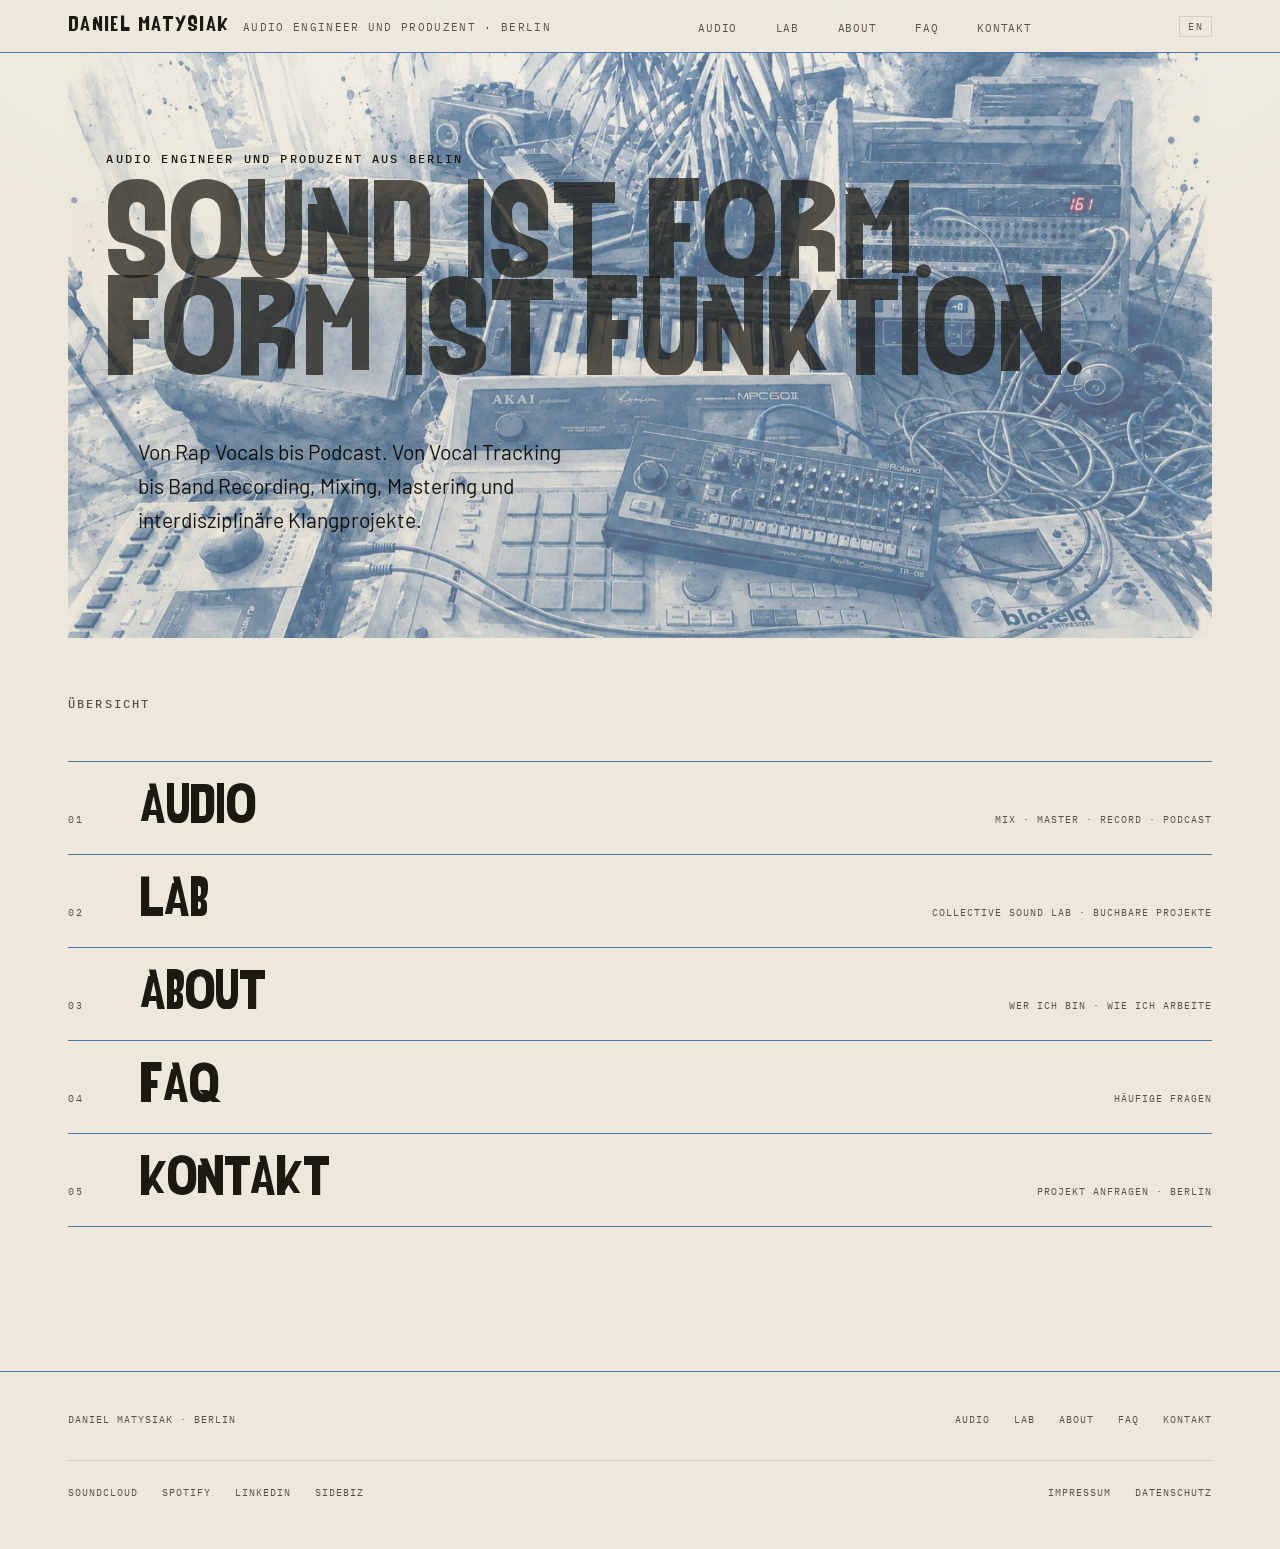
==== commit aefc7c2e: "fix: hero-lede-wrap (display:grid + animation) als Compositing-Layer für Glasbox auf Index Co-Author" ====
--- a/index.html
+++ b/index.html
@@ -56,7 +56,9 @@
     <section class="hero hero-deco">
       <p class="hero-kicker" data-en="Audio Engineer and Producer from Berlin">Audio Engineer und Produzent aus Berlin</p>
       <h1 data-en="Sound is Form.<br>Form is Function.">Sound ist Form.<br>Form ist Funktion.</h1>
-      <p class="lede">Von Rap Vocals bis Podcast. Von Vocal Tracking bis Band Recording, Mixing, Mastering und interdisziplinäre Klangprojekte.</p>
+      <div class="hero-lede-wrap">
+        <p class="lede" data-en="From rap vocals to podcast. From vocal tracking to band recording, mixing, mastering, and interdisciplinary sound projects.">Von Rap Vocals bis Podcast. Von Vocal Tracking bis Band Recording, Mixing, Mastering und interdisziplinäre Klangprojekte.</p>
+      </div>
       <img class="hero-deco-img hero-deco-full" src="img/index_hero3.webp" alt="" aria-hidden="true">
     </section>
 
--- a/styles.css
+++ b/styles.css
@@ -449,6 +449,22 @@
   z-index: 0;
 }
 
+.hero-deco .lede { color: var(--text); }
+
+.hero-lede-wrap {
+  display: grid;
+}
+
+.hero-lede-wrap .lede {
+  background: rgba(237, 232, 219, 0.15);
+  backdrop-filter: blur(10px);
+  -webkit-backdrop-filter: blur(10px);
+  padding: 1.75rem 2rem;
+  width: fit-content;
+  max-width: min(500px, calc(100vw - 2 * var(--gutter)));
+}
+.hero-deco .hero-kicker { color: var(--text); }
+
 .hero-deco .hero-kicker,
 .hero-deco h1,
 .hero-deco .lede,
@@ -651,7 +667,8 @@
 }
 
 .hero .hero-grid,
-.hero .hero-copy {
+.hero .hero-copy,
+.hero .hero-lede-wrap {
   opacity: 0;
   transform: translateY(6px);
   animation: fadeUp 280ms var(--ease-out) 260ms forwards;
@@ -663,6 +680,7 @@
   .hero .lede,
   .hero .hero-grid,
   .hero .hero-copy,
+  .hero .hero-lede-wrap,
   .hero-img-wrap {
     opacity: 1;
     transform: none;
@@ -691,6 +709,13 @@
 @media (max-width: 780px) {
   .hero-copy  { grid-column: span 12; }
   .hero-panel { grid-column: span 12; }
+}
+
+.hero-panel .lede {
+  background-color: rgba(255, 255, 255, 0.30);
+  backdrop-filter: blur(4px);
+  -webkit-backdrop-filter: blur(4px);
+  transform: translateZ(0);
 }
 
 .hero-panel-label {
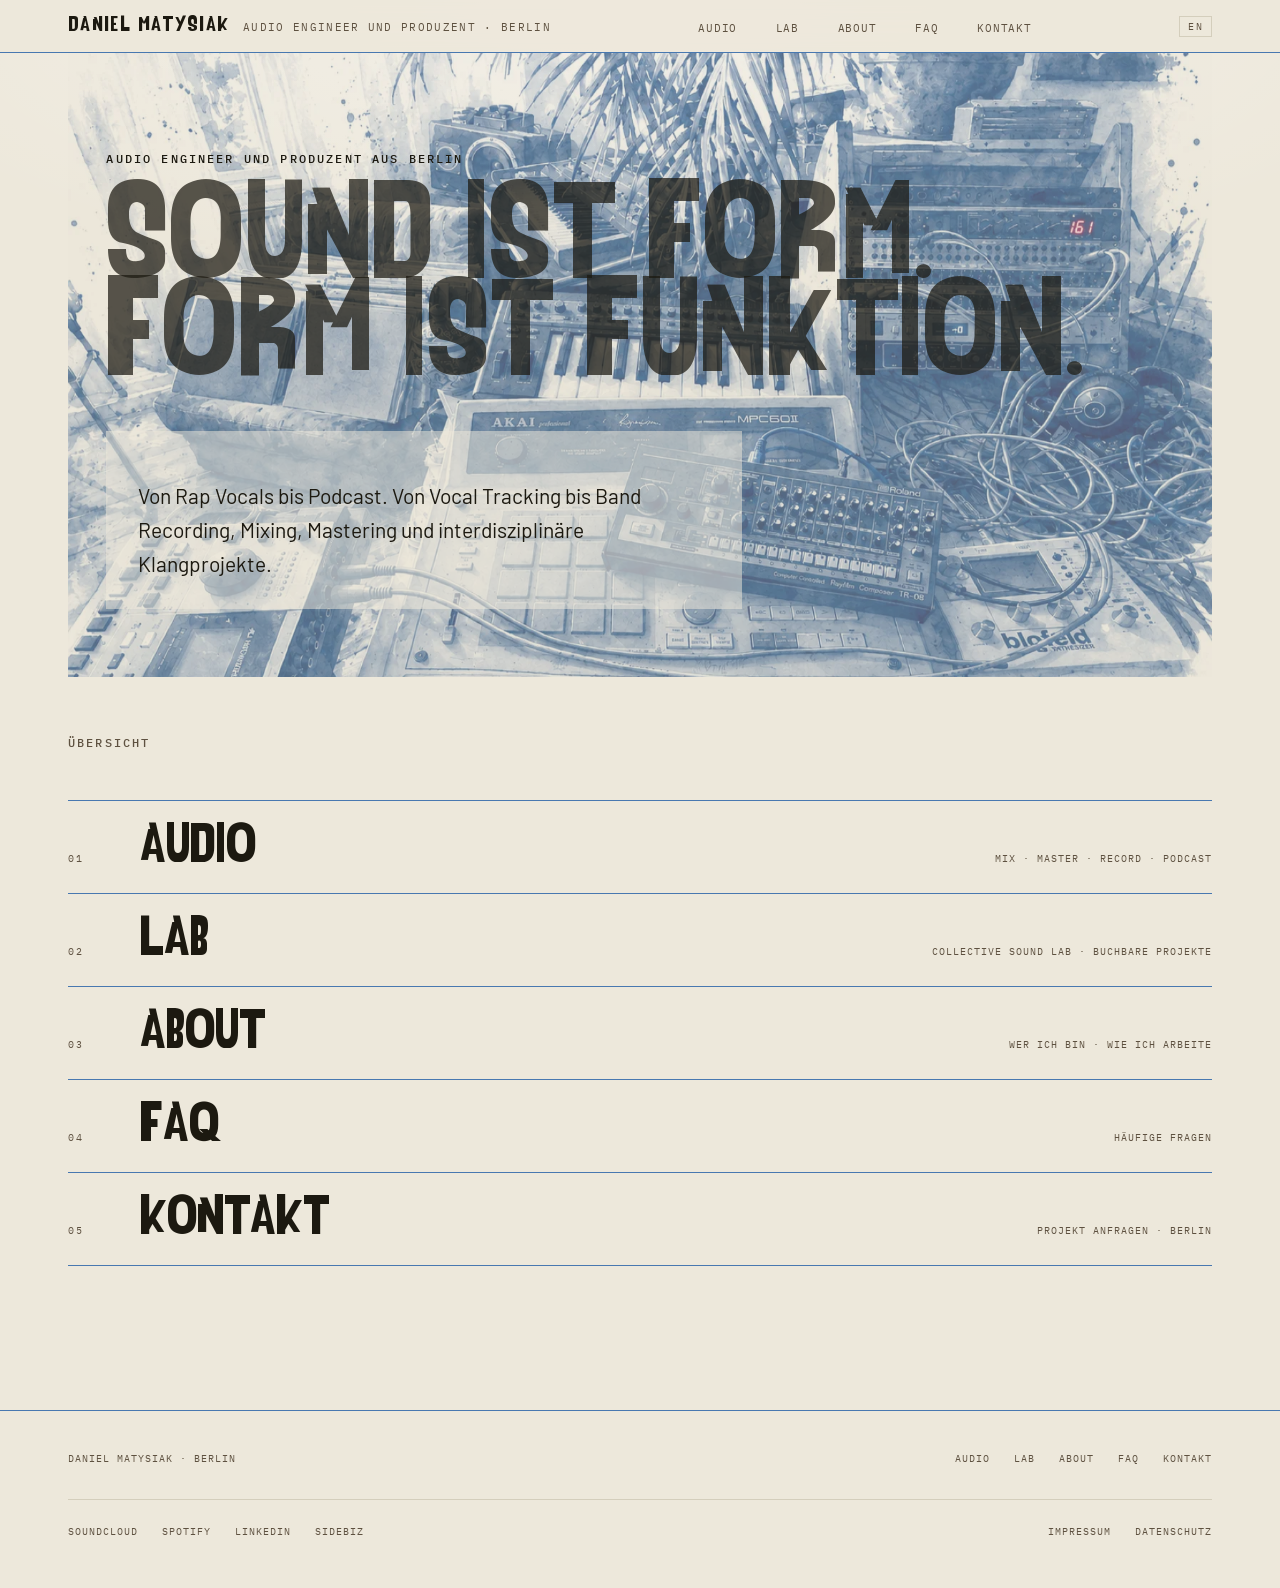
==== commit 2e09fccf: "index: hero-copy in hero-grid verschachtelt – backdrop-filter Struktur-Test Co-Authored-By: Claude S" ====
--- a/index.html
+++ b/index.html
@@ -56,8 +56,10 @@
     <section class="hero hero-deco">
       <p class="hero-kicker" data-en="Audio Engineer and Producer from Berlin">Audio Engineer und Produzent aus Berlin</p>
       <h1 data-en="Sound is Form.<br>Form is Function.">Sound ist Form.<br>Form ist Funktion.</h1>
-      <div class="hero-lede-wrap">
-        <p class="lede" data-en="From rap vocals to podcast. From vocal tracking to band recording, mixing, mastering, and interdisciplinary sound projects.">Von Rap Vocals bis Podcast. Von Vocal Tracking bis Band Recording, Mixing, Mastering und interdisziplinäre Klangprojekte.</p>
+      <div class="hero-grid">
+        <div class="hero-copy">
+          <p class="lede" data-en="From rap vocals to podcast. From vocal tracking to band recording, mixing, mastering, and interdisciplinary sound projects.">Von Rap Vocals bis Podcast. Von Vocal Tracking bis Band Recording, Mixing, Mastering und interdisziplinäre Klangprojekte.</p>
+        </div>
       </div>
       <img class="hero-deco-img hero-deco-full" src="img/index_hero3.webp" alt="" aria-hidden="true">
     </section>
--- a/styles.css
+++ b/styles.css
@@ -451,18 +451,7 @@
 
 .hero-deco .lede { color: var(--text); }
 
-.hero-lede-wrap {
-  display: grid;
-}
-
-.hero-lede-wrap .lede {
-  background: rgba(237, 232, 219, 0.15);
-  backdrop-filter: blur(10px);
-  -webkit-backdrop-filter: blur(10px);
-  padding: 1.75rem 2rem;
-  width: fit-content;
-  max-width: min(500px, calc(100vw - 2 * var(--gutter)));
-}
+
 .hero-deco .hero-kicker { color: var(--text); }
 
 .hero-deco .hero-kicker,
@@ -667,8 +656,7 @@
 }
 
 .hero .hero-grid,
-.hero .hero-copy,
-.hero .hero-lede-wrap {
+.hero .hero-copy {
   opacity: 0;
   transform: translateY(6px);
   animation: fadeUp 280ms var(--ease-out) 260ms forwards;
@@ -680,7 +668,6 @@
   .hero .lede,
   .hero .hero-grid,
   .hero .hero-copy,
-  .hero .hero-lede-wrap,
   .hero-img-wrap {
     opacity: 1;
     transform: none;
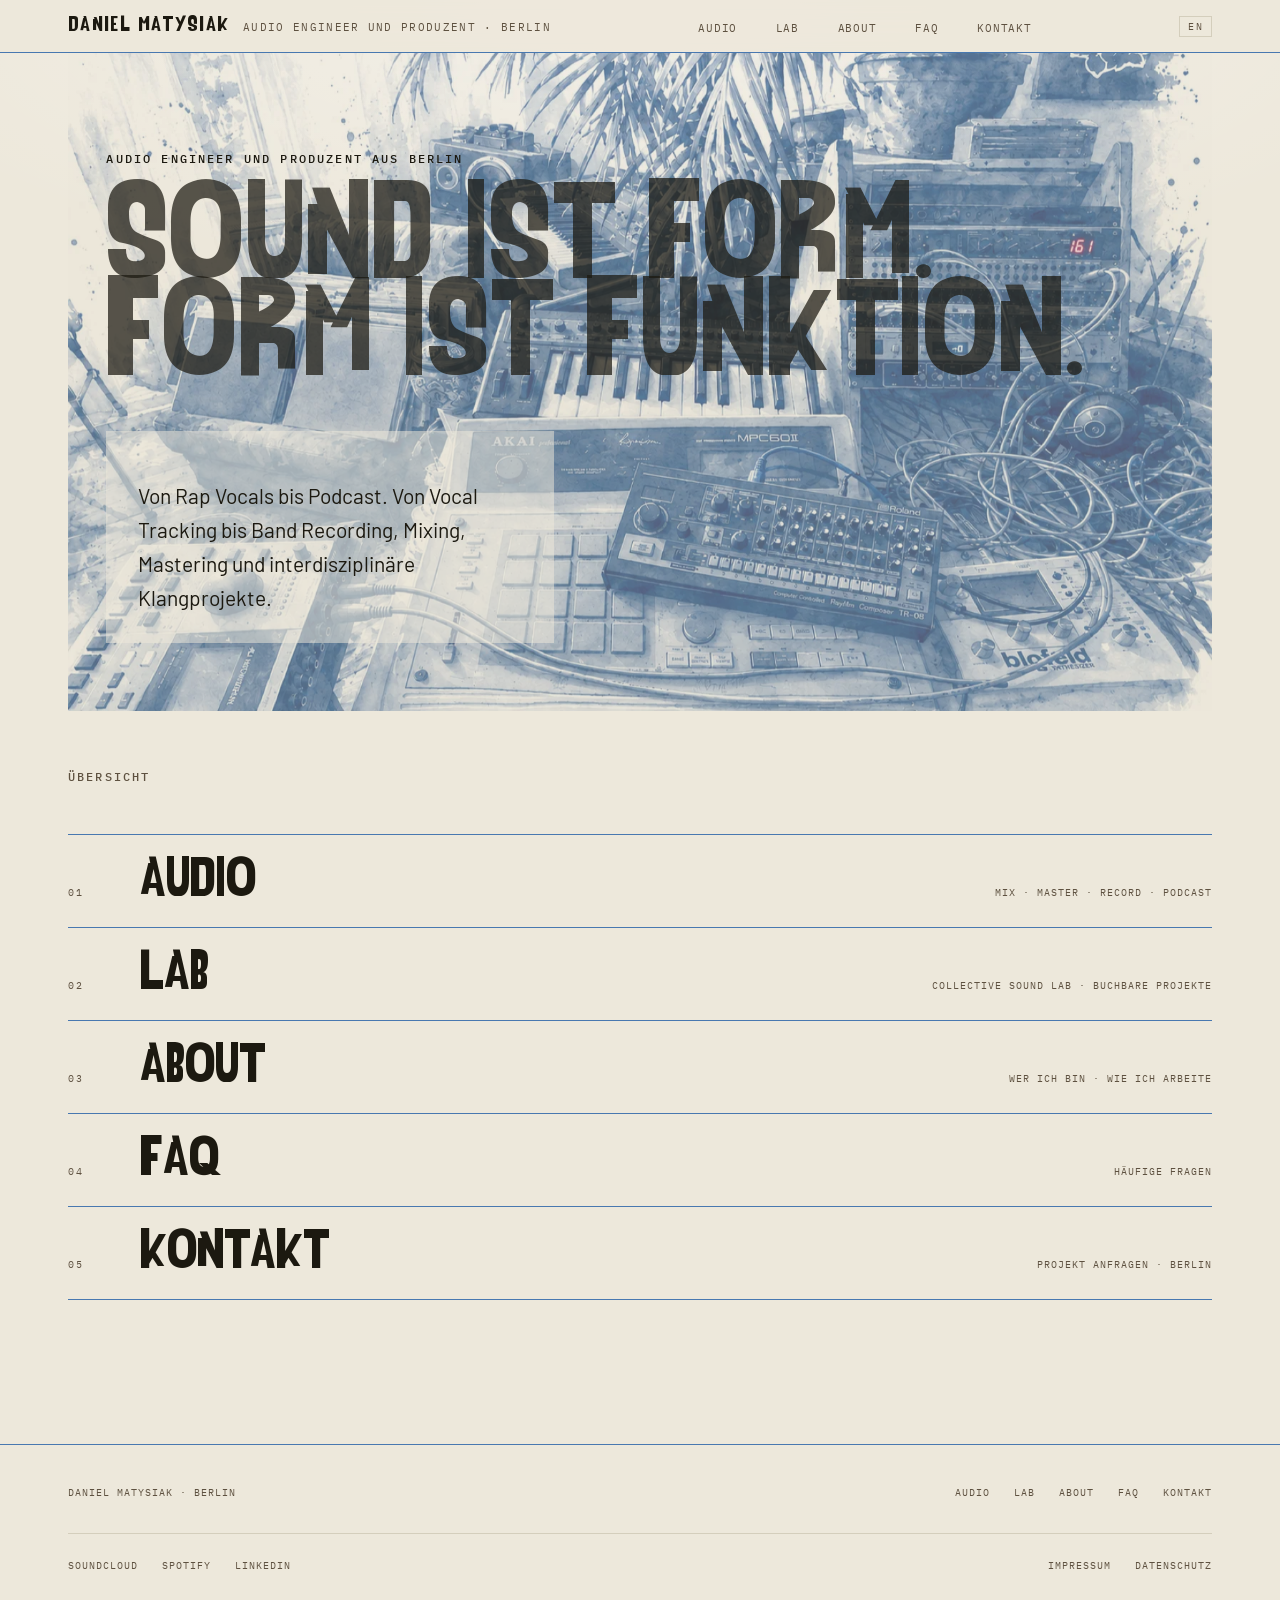
==== commit 9312d2a2: "Footer: SideBiZ-Link entfernen Co-Authored-By: Claude Sonnet 5 <noreply@anthropic.com>" ====
--- a/index.html
+++ b/index.html
@@ -115,7 +115,6 @@
           <a href="https://soundcloud.com/daniel-matysiak" target="_blank" rel="noopener">SoundCloud</a>
           <a href="https://open.spotify.com/intl-de/artist/3lyODynf2DRlfDfpwVOJ0v" target="_blank" rel="noopener">Spotify</a>
           <a href="https://www.linkedin.com/in/daniel-matysiak-9b5b524a/" target="_blank" rel="noopener">LinkedIn</a>
-          <a href="https://ki.danielmatysiak.de" target="_blank" rel="noopener">SideBiZ</a>
         </div>
         <div class="footer-legal">
           <a href="kontakt.html#impressum">Impressum</a>
--- a/styles.css
+++ b/styles.css
@@ -405,13 +405,15 @@
 /* Buttons außerhalb des Hero: Accent-Tint der jeweiligen Seite */
 .section .btn,
 .section .btn-ghost,
-form .btn {
+form .btn,
+.lab-dialog .btn {
   background: color-mix(in srgb, var(--accent) 12%, transparent);
 }
 
 @media (hover: hover) and (pointer: fine) {
   .section .btn:hover,
-  form .btn:hover { background: color-mix(in srgb, var(--accent) 22%, transparent); }
+  form .btn:hover,
+  .lab-dialog .btn:hover { background: color-mix(in srgb, var(--accent) 22%, transparent); }
   .section .btn-ghost:hover { background: color-mix(in srgb, var(--accent) 16%, transparent); }
 }
 
@@ -506,6 +508,10 @@
   min-height: clamp(320px, 65vh, 780px);
 }
 
+.page-home .hero-copy {
+  grid-column: span 5;
+}
+
 .page-lab .hero-deco {
   min-height: clamp(360px, 55vh, 580px);
 }
@@ -564,6 +570,17 @@
   .hero-deco-img.hero-deco-portrait {
     max-width: 52%;
     opacity: 0.5;
+  }
+
+  /* On mobile the bg image is reduced to 0.5 opacity, so text needs more presence */
+  .hero-deco h1 {
+    color: rgba(28, 25, 16, 0.88);
+  }
+
+  /* bg image is 0.5 vs 0.65 on desktop — reduce glass opacity to keep same visual weight */
+  .hero-deco .hero-copy,
+  .hero-panel {
+    background: rgba(237, 232, 219, 0.38);
   }
 
 }
@@ -646,7 +663,7 @@
 }
 
 @media (hover: hover) and (pointer: fine) {
-  .hero:hover h1 { color: var(--accent); }
+  .hero:hover h1 { color: color-mix(in srgb, var(--accent) 72%, transparent); }
 }
 
 .hero .lede {
@@ -696,6 +713,7 @@
 @media (max-width: 780px) {
   .hero-copy  { grid-column: span 12; }
   .hero-panel { grid-column: span 12; }
+  .page-home .hero-copy { grid-column: span 12; }
 }
 
 .hero-panel .lede {
@@ -993,7 +1011,7 @@
 
 .value-item h4 {
   font-size: 15px;
-  font-weight: 600;
+  font-weight: 400;
   letter-spacing: 0;
   line-height: 1.38;
   color: var(--text);
@@ -1070,6 +1088,8 @@
   padding: 1.25rem 1.5rem 1.25rem 0;
   background: none;
   transition: border-color 180ms ease, background 180ms ease;
+  display: flex;
+  flex-direction: column;
 }
 
 @media (hover: hover) and (pointer: fine) {
@@ -1139,6 +1159,230 @@
 .lab-cta p {
   font-size: 15px;
   color: var(--muted);
+}
+
+/* ─── LAB MODULE POPUPS ───────────────────────────── */
+.lab-module-more {
+  margin-top: auto;
+  padding-top: 0.75rem;
+}
+
+.lab-more-btn {
+  background: none;
+  border: none;
+  cursor: pointer;
+  font-family: var(--mono);
+  font-size: 11px;
+  font-weight: 500;
+  letter-spacing: 0.08em;
+  text-transform: uppercase;
+  color: var(--accent);
+  padding: 0;
+  transition: transform 100ms var(--ease-out);
+}
+
+@media (hover: hover) and (pointer: fine) {
+  .lab-more-btn:hover { text-decoration: underline; }
+}
+
+.lab-more-btn:active { transform: scale(0.97); }
+
+.lab-dialog {
+  max-width: 560px;
+  width: calc(100% - 2.5rem);
+  max-height: 85vh;
+  margin: auto;
+  overflow-y: auto;
+  padding: clamp(1.5rem, 4vw, 2.25rem);
+  border: none;
+  border-radius: 0;
+  background: var(--bg);
+  color: var(--text);
+  opacity: 0;
+  transform: translateY(6px);
+  transition: opacity 220ms var(--ease-out), transform 220ms var(--ease-out),
+              overlay 220ms allow-discrete, display 220ms allow-discrete;
+}
+
+.lab-dialog[open] {
+  opacity: 1;
+  transform: translateY(0);
+}
+
+@starting-style {
+  .lab-dialog[open] {
+    opacity: 0;
+    transform: translateY(6px);
+  }
+}
+
+.lab-dialog::backdrop {
+  background: rgba(28, 25, 16, 0);
+  backdrop-filter: blur(0px);
+  -webkit-backdrop-filter: blur(0px);
+  transition: background 220ms ease, backdrop-filter 220ms ease,
+              overlay 220ms allow-discrete, display 220ms allow-discrete;
+}
+
+.lab-dialog[open]::backdrop {
+  background: rgba(28, 25, 16, 0.55);
+  backdrop-filter: blur(4px);
+  -webkit-backdrop-filter: blur(4px);
+}
+
+@starting-style {
+  .lab-dialog[open]::backdrop {
+    background: rgba(28, 25, 16, 0);
+    backdrop-filter: blur(0px);
+    -webkit-backdrop-filter: blur(0px);
+  }
+}
+
+@media (prefers-reduced-motion: reduce) {
+  .lab-dialog,
+  .lab-dialog[open] { transform: none; }
+  @starting-style {
+    .lab-dialog[open] { transform: none; }
+  }
+}
+
+.lab-dialog-close {
+  display: flex;
+  justify-content: flex-end;
+  margin: 0 0 0.5rem;
+}
+
+.lab-dialog-close button {
+  background: none;
+  border: none;
+  font-size: 22px;
+  line-height: 1;
+  color: var(--muted);
+  cursor: pointer;
+  padding: 0.25rem;
+  transition: color 160ms ease, transform 100ms var(--ease-out);
+}
+
+@media (hover: hover) and (pointer: fine) {
+  .lab-dialog-close button:hover { color: var(--accent); }
+}
+
+.lab-dialog-close button:active { transform: scale(0.9); }
+
+.lab-dialog-tag {
+  font-family: var(--mono);
+  font-size: 11.5px;
+  font-weight: 500;
+  letter-spacing: 0.16em;
+  text-transform: uppercase;
+  color: var(--muted);
+  margin-bottom: 0.4rem;
+}
+
+.lab-dialog h4 {
+  font-size: clamp(20px, 3vw, 26px);
+  line-height: 1.1;
+  margin-bottom: 0.5rem;
+}
+
+.lab-dialog .lab-dialog-lede {
+  font-style: italic;
+  color: var(--muted);
+  font-size: 15px;
+  margin: 0 0 1.25rem;
+}
+
+.lab-dialog h5 {
+  font-family: var(--mono);
+  font-size: 11px;
+  font-weight: 500;
+  letter-spacing: 0.14em;
+  text-transform: uppercase;
+  color: var(--muted);
+  margin: 1.25rem 0 0.5rem;
+}
+
+.lab-dialog p {
+  font-size: 15px;
+  color: var(--muted);
+  line-height: 1.6;
+}
+
+.lab-dialog ul {
+  margin: 0 0 1rem;
+  padding-left: 1.1rem;
+  color: var(--muted);
+  font-size: 15px;
+  line-height: 1.6;
+}
+
+.lab-dialog ul li { margin-bottom: 0.35rem; }
+
+.lab-dialog .lab-dialog-note {
+  font-style: italic;
+  font-size: 14px;
+}
+
+.lab-dialog-table {
+  width: 100%;
+  border-collapse: collapse;
+  margin: 0.75rem 0 1.25rem;
+}
+
+.lab-dialog-table tr { border-top: 1px solid var(--line); }
+.lab-dialog-table tr:first-child { border-top: none; }
+
+.lab-dialog-table th,
+.lab-dialog-table td {
+  text-align: left;
+  padding: 0.6rem 0;
+  font-size: 15px;
+  vertical-align: top;
+  font-weight: 400;
+}
+
+.lab-dialog-table th {
+  font-family: var(--mono);
+  font-weight: 500;
+  white-space: nowrap;
+  padding-right: 1rem;
+  color: var(--text);
+}
+
+.lab-dialog-table td { color: var(--muted); }
+
+.lab-dialog-cta { margin-top: 1.5rem; }
+
+.lab-dialog-tabs {
+  display: flex;
+  gap: 1.25rem;
+  margin: 0.25rem 0 1.25rem;
+  border-bottom: 1px solid var(--line);
+}
+
+.lab-dialog-panel { transition: opacity 90ms ease; }
+
+.lab-dialog-panel.lab-panel-fade-out,
+.lab-dialog-panel.lab-panel-fade-in { opacity: 0; }
+
+.lab-tab {
+  background: none;
+  border: none;
+  cursor: pointer;
+  font-family: var(--mono);
+  font-size: 11.5px;
+  font-weight: 500;
+  letter-spacing: 0.1em;
+  text-transform: uppercase;
+  color: var(--muted);
+  padding: 0 0 0.6rem;
+  border-bottom: 2px solid transparent;
+  margin-bottom: -1px;
+}
+
+.lab-tab.is-active {
+  color: var(--accent);
+  border-bottom-color: var(--accent);
 }
 
 /* ─── EDITORIAL LIST ──────────────────────────────── */
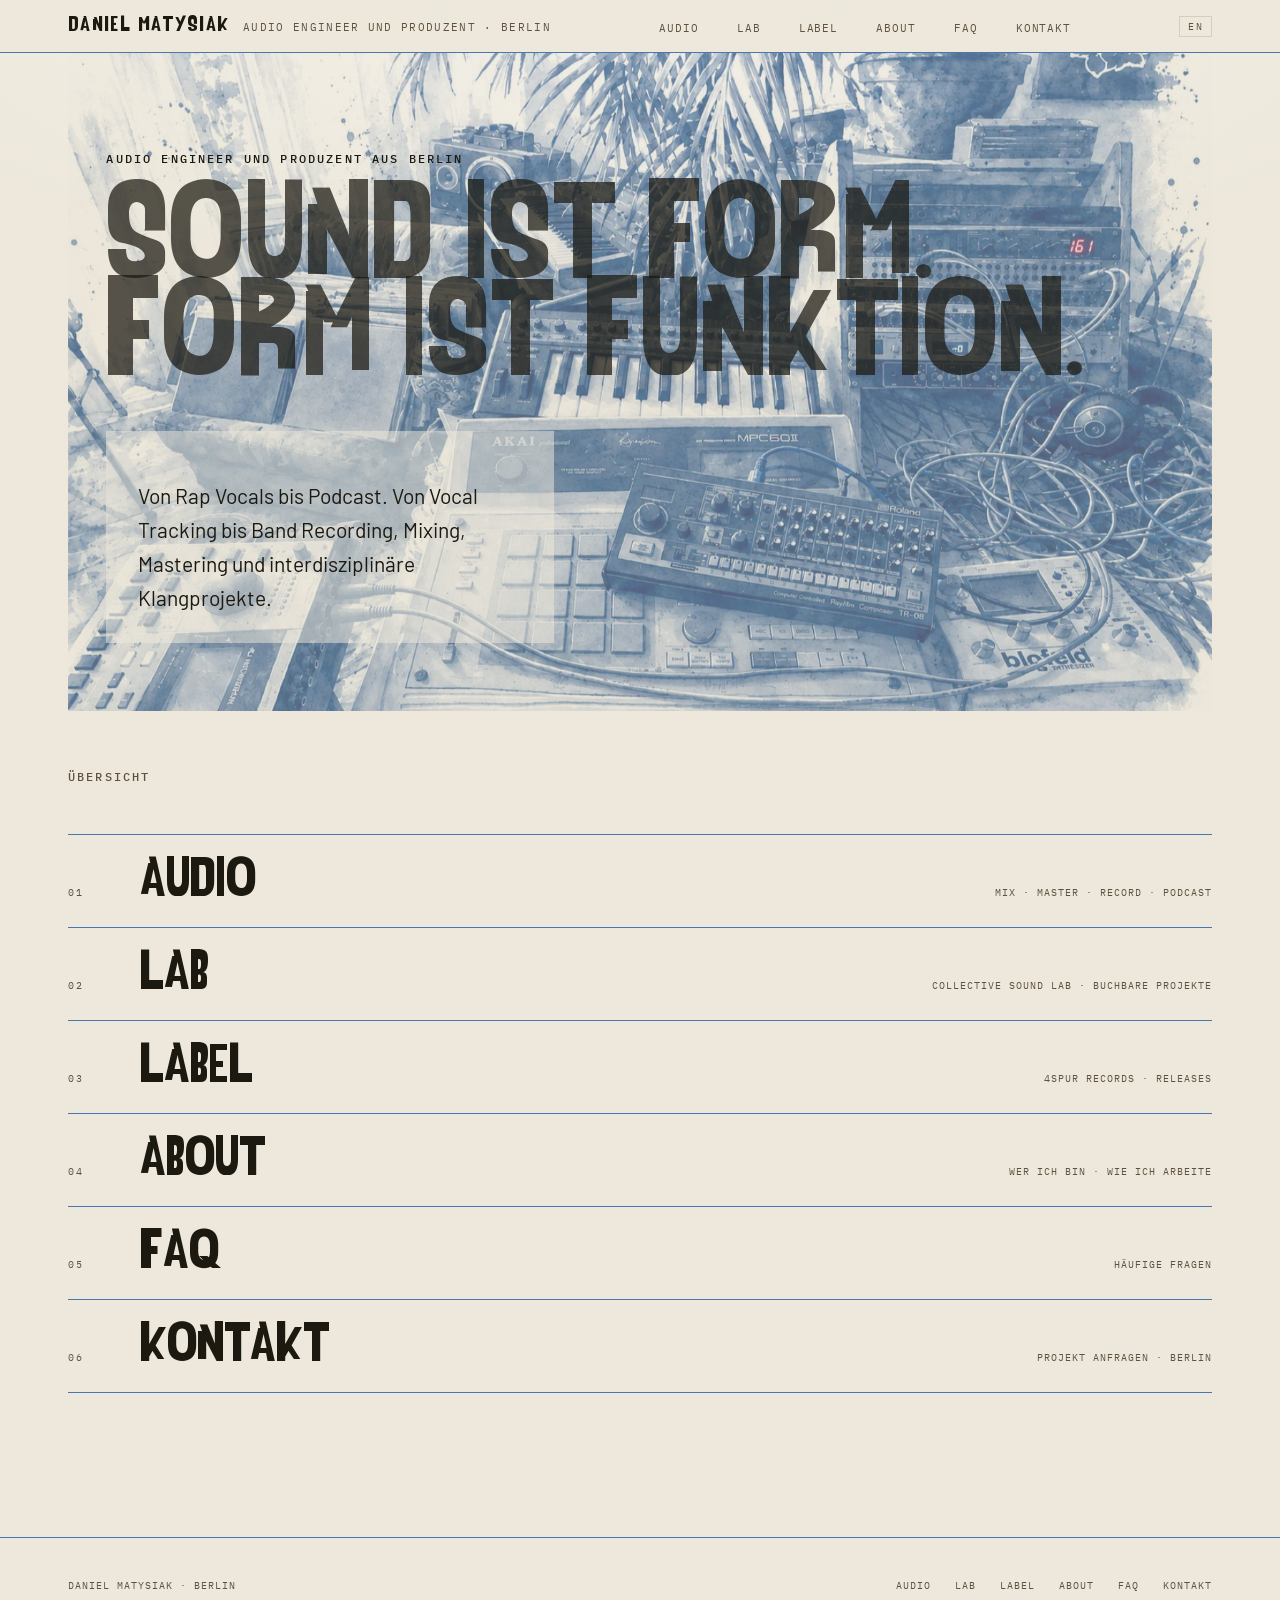
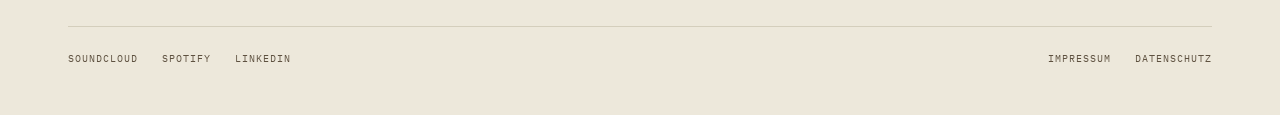
==== commit cf388001: "Label-Seite 4Spur Records mit Plattenwand und Spotify-Player - Neuer Reiter Label (03): Hero wie Aud" ====
--- a/index.html
+++ b/index.html
@@ -43,6 +43,7 @@
       <ul class="nav-links" id="nav-links">
         <li><a href="leistungen.html">Audio</a></li>
         <li><a href="lab.html">Lab</a></li>
+        <li><a href="label.html">Label</a></li>
         <li><a href="about.html">About</a></li>
         <li><a href="faq.html">FAQ</a></li>
         <li><a href="kontakt.html">Kontakt</a></li>
@@ -77,18 +78,23 @@
           <span class="chapter-title">Lab</span>
           <span class="chapter-desc" data-en="Collective Sound Lab · Bookable Projects">Collective Sound Lab · Buchbare Projekte</span>
         </a>
+        <a class="chapter-item" href="label.html">
+          <span class="chapter-num">03</span>
+          <span class="chapter-title">Label</span>
+          <span class="chapter-desc" data-en="4Spur Records · Releases">4Spur Records · Releases</span>
+        </a>
         <a class="chapter-item" href="about.html">
-          <span class="chapter-num">03</span>
+          <span class="chapter-num">04</span>
           <span class="chapter-title">About</span>
           <span class="chapter-desc" data-en="Who I am · How I work">Wer ich bin · Wie ich arbeite</span>
         </a>
         <a class="chapter-item" href="faq.html">
-          <span class="chapter-num">04</span>
+          <span class="chapter-num">05</span>
           <span class="chapter-title">FAQ</span>
           <span class="chapter-desc" data-en="Frequently Asked Questions">Häufige Fragen</span>
         </a>
         <a class="chapter-item" href="kontakt.html">
-          <span class="chapter-num">05</span>
+          <span class="chapter-num">06</span>
           <span class="chapter-title">Kontakt</span>
           <span class="chapter-desc" data-en="Start a project · Berlin">Projekt anfragen · Berlin</span>
         </a>
@@ -105,6 +111,7 @@
         <nav class="footer-nav">
           <a href="leistungen.html">Audio</a>
           <a href="lab.html">Lab</a>
+          <a href="label.html">Label</a>
           <a href="about.html">About</a>
           <a href="faq.html">FAQ</a>
           <a href="kontakt.html">Kontakt</a>
--- a/styles.css
+++ b/styles.css
@@ -61,6 +61,11 @@
 }
 
 
+body.page-label {
+  --accent:    #4878b0;
+  --accent-h:  #5a8cc8;
+}
+
 body.page-about {
   --accent:    #7a9672;
   --accent-h:  #8aaa82;
@@ -781,6 +786,7 @@
 .chapter-item:nth-child(3) { animation-delay: 80ms; }
 .chapter-item:nth-child(4) { animation-delay: 110ms; }
 .chapter-item:nth-child(5) { animation-delay: 140ms; }
+.chapter-item:nth-child(6) { animation-delay: 170ms; }
 
 @keyframes fadeUp {
   to { opacity: 1; transform: translateY(0); }
@@ -825,11 +831,13 @@
   .chapter-item:nth-child(2):hover,
   .chapter-item:nth-child(2):hover .chapter-title { color: #cf7338; }
   .chapter-item:nth-child(3):hover,
-  .chapter-item:nth-child(3):hover .chapter-title { color: #7a9672; }
+  .chapter-item:nth-child(3):hover .chapter-title { color: #4878b0; }
   .chapter-item:nth-child(4):hover,
-  .chapter-item:nth-child(4):hover .chapter-title { color: #9898cc; }
+  .chapter-item:nth-child(4):hover .chapter-title { color: #7a9672; }
   .chapter-item:nth-child(5):hover,
-  .chapter-item:nth-child(5):hover .chapter-title { color: #7a4b90; }
+  .chapter-item:nth-child(5):hover .chapter-title { color: #9898cc; }
+  .chapter-item:nth-child(6):hover,
+  .chapter-item:nth-child(6):hover .chapter-title { color: #7a4b90; }
 }
 
 @media (prefers-reduced-motion: reduce) {
@@ -1864,3 +1872,426 @@
 .page[data-entering="from-left"] {
   animation: swipe-in-from-left 380ms cubic-bezier(0.32, 0.72, 0, 1);
 }
+
+/* ─── LABEL: PLATTENWAND ──────────────────────────── */
+.page-label { scrollbar-gutter: stable; }
+html:has(dialog:modal) { overflow: hidden; scrollbar-gutter: stable; }
+
+.page-label .page { max-width: 2000px; }
+.page-label .release-wall { border-top: none; padding-top: 24px; }
+
+.visually-hidden {
+  position: absolute; width: 1px; height: 1px; margin: -1px; padding: 0;
+  overflow: hidden; clip: rect(0 0 0 0); white-space: nowrap; border: 0;
+}
+
+/* Jahresanker: erste Kachel eines Jahres */
+.release[id] { scroll-margin-top: 84px; }
+
+/* Hängung: dicht, quadratische Cover, 2 Spalten mobil, 4–6 am Desktop */
+.release-grid {
+  list-style: none;
+  padding: 0;
+  display: grid;
+  grid-template-columns: repeat(auto-fill, minmax(clamp(150px, 13.2vw, 240px), 1fr));
+  gap: 34px 14px;
+  align-items: start;
+}
+
+@media (max-width: 600px) {
+  .release-grid { grid-template-columns: repeat(2, minmax(0, 1fr)); gap: 22px 10px; }
+  .release.is-highlight.hl-left,
+  .release.is-highlight.hl-right { grid-row: auto; grid-column: 1 / -1; }
+}
+
+.release { margin: 0; min-width: 0; }
+.release.is-highlight { grid-column: span 2; grid-row: span 2; }
+
+.release-open {
+  display: block;
+  width: 100%;
+  padding: 0;
+  border: 0;
+  background: none;
+  color: var(--text);
+  font: inherit;
+  text-align: left;
+  cursor: pointer;
+  position: relative;
+  -webkit-tap-highlight-color: transparent;
+}
+
+.release-open:focus-visible { outline: 3px solid var(--accent); outline-offset: 4px; }
+
+/* Cover: Platz wird vor dem Laden reserviert */
+.cover {
+  display: block;
+  position: relative;
+  aspect-ratio: 1 / 1;
+  width: 100%;
+  overflow: hidden;
+  background: var(--panel);
+}
+
+.cover img { display: block; width: 100%; height: 100%; object-fit: cover; }
+
+.cover-ph, .panel-cover.cover-ph {
+  background: var(--panel);
+  box-shadow: inset 0 0 0 1px var(--line);
+}
+
+/* Hover: Artist halbtransparent über dem Cover, in der Display-Schrift des Labels */
+.cover-info {
+  position: absolute;
+  inset: 0;
+  display: flex;
+  align-items: flex-end;
+  padding: clamp(10px, 1.1vw, 16px);
+  background: linear-gradient(to top, rgba(18, 16, 10, 0.56) 0%, rgba(18, 16, 10, 0.2) 40%, rgba(18, 16, 10, 0) 70%);
+  opacity: 0;
+  pointer-events: none;
+  transition: opacity 120ms var(--ease-out); /* Ausblenden schneller als Einblenden */
+}
+
+.cover-artist {
+  display: block;
+  font-family: var(--display);
+  font-size: clamp(18px, 1.8vw, 28px);
+  line-height: 1.02;
+  color: rgba(245, 240, 230, 0.9);
+  text-wrap: balance;
+  overflow-wrap: anywhere;
+  transform: translateY(6px);
+  transition: transform 120ms var(--ease-out);
+}
+
+.is-highlight .cover-artist { font-size: clamp(24px, 2.6vw, 40px); }
+.cover { transition: transform 160ms var(--ease-out); }
+.release-open:active .cover { transform: scale(0.985); }
+
+/* Tastaturfokus: sofort, ohne Animation */
+.release-open:focus-visible .cover-info { opacity: 1; transition: none; }
+.release-open:focus-visible .cover-artist { transform: none; transition: none; }
+
+@media (hover: hover) and (pointer: fine) {
+  .release-open:hover .cover-info { opacity: 1; transition: opacity 220ms var(--ease-out); }
+  .release-open:hover .cover-artist { transform: none; transition: transform 260ms var(--ease-out); }
+  .release-open:hover .release-title { color: var(--accent); }
+}
+
+.release-artist,
+.release-title,
+.release-date { display: block; overflow-wrap: break-word; hyphens: auto; }
+.release-title { text-wrap: balance; }
+
+.release-artist {
+  margin-top: 10px;
+  font-family: var(--mono);
+  font-size: 11px;
+  letter-spacing: 0.1em;
+  text-transform: uppercase;
+  line-height: 1.4;
+  color: var(--muted);
+}
+.release-feat { text-transform: none; letter-spacing: 0; }
+
+.release-title {
+  margin-top: 3px;
+  font-family: var(--sans);
+  font-weight: 500;
+  font-size: clamp(15px, 1.25vw, 18px);
+  line-height: 1.22;
+  transition: color 160ms var(--ease-out);
+}
+
+.release-date {
+  margin-top: 4px;
+  font-family: var(--mono);
+  font-size: 11px;
+  letter-spacing: 0.04em;
+  color: var(--muted);
+}
+
+.release-count { color: var(--accent); font-weight: 500; }
+
+/* Jahresnavigation */
+.year-nav {
+  position: fixed;
+  z-index: 15;
+  opacity: 0;
+  pointer-events: none;
+  transition: opacity 200ms var(--ease-out);
+}
+.year-nav.visible { opacity: 1; pointer-events: auto; }
+.year-nav ul { list-style: none; margin: 0; padding: 0; display: flex; }
+.year-nav a {
+  display: block;
+  font-family: var(--mono);
+  font-size: 11px;
+  letter-spacing: 0.1em;
+  color: var(--muted);
+  text-decoration: none;
+  padding: 6px 8px;
+}
+.year-nav a.active { color: var(--accent); font-weight: 500; }
+@media (hover: hover) and (pointer: fine) { .year-nav a:hover { color: var(--accent); } }
+.year-nav a { transition: color 160ms ease, transform 100ms var(--ease-out); }
+.year-nav a:active { transform: scale(0.94); }
+.year-nav a:focus-visible { outline: 2px solid var(--accent); outline-offset: 2px; }
+
+@media (min-width: 900px) {
+  .year-nav { right: clamp(6px, 1vw, 18px); top: 50%; transform: translate(0, -50%); transition: opacity 200ms var(--ease-out), transform 260ms var(--ease-out); }
+  .panel-side .year-nav { transform: translate(calc(-1 * min(520px, 44vw)), -50%); z-index: 30; }
+  .year-nav ul { flex-direction: column; align-items: flex-end; }
+  .page-label .release-wall { padding-right: 52px; }
+}
+
+@media (max-width: 899px) {
+  .year-nav {
+    left: 0; right: 0; bottom: 0;
+    background: rgba(245,240,230,0.94);
+    border-top: 1px solid var(--line);
+    padding-bottom: env(safe-area-inset-bottom);
+    -webkit-backdrop-filter: blur(6px); backdrop-filter: blur(6px);
+  }
+  .year-nav ul { flex-direction: row; overflow-x: auto; padding: 0 8px; scrollbar-width: none; }
+  .year-nav ul::-webkit-scrollbar { display: none; }
+  .year-nav a { padding: 12px 10px; }
+}
+
+/* Detailpanel: Glas wie die Navigation, ohne Rand */
+.release-panel {
+  position: fixed;
+  inset: var(--panel-top, 0px) 0 0 auto;   /* Desktop: beginnt unter dem Hero, nie darüber */
+  margin: 0;
+  padding: 0;
+  width: min(520px, 44vw);
+  max-width: none;
+  height: auto;
+  max-height: none;
+  z-index: 25;
+  border: none;
+  border-radius: 0;
+  background: rgba(237, 232, 219, 0.74);
+  -webkit-backdrop-filter: blur(18px);
+  backdrop-filter: blur(18px);
+  color: var(--text);
+  overflow: hidden;
+  opacity: 0;
+  transform: translateX(24px);
+  transition: opacity 150ms var(--ease-out), transform 150ms var(--ease-out),
+              overlay 150ms allow-discrete, display 150ms allow-discrete;   /* Schließen: schnell */
+}
+
+.release-panel[open] {
+  opacity: 1; transform: none;
+  transition: opacity 240ms var(--ease-out), transform 240ms var(--ease-out),
+              overlay 240ms allow-discrete, display 240ms allow-discrete;   /* Öffnen: etwas ruhiger */
+}
+@starting-style { .release-panel[open] { opacity: 0; transform: translateX(24px); } }
+
+.release-panel::backdrop {
+  background: rgba(28, 25, 16, 0);
+  transition: background 220ms ease, overlay 220ms allow-discrete, display 220ms allow-discrete;
+}
+.release-panel[open]::backdrop { background: rgba(28, 25, 16, 0.22); }
+@starting-style { .release-panel[open]::backdrop { background: rgba(28, 25, 16, 0); } }
+
+.panel-inner { height: 100%; display: flex; flex-direction: column; position: relative; }
+
+.panel-close {
+  position: absolute;
+  top: 10px; right: 10px;
+  z-index: 2;
+  width: 44px; height: 44px;
+  display: grid; place-items: center;
+  border: none;
+  background: none;
+  color: var(--muted);
+  font-family: var(--mono);
+  font-size: 26px;
+  line-height: 1;
+  cursor: pointer;
+  text-shadow: 0 0 10px rgba(237, 232, 219, 0.9);
+  transition: color 160ms ease, transform 100ms var(--ease-out);
+}
+@media (hover: hover) and (pointer: fine) { .panel-close:hover { color: var(--accent); } }
+.panel-close:active { transform: scale(0.9); }
+.panel-close:focus-visible { outline: 2px solid var(--accent); outline-offset: 2px; }
+
+.panel-body {
+  flex: 1;
+  overflow-y: auto;
+  overscroll-behavior: contain;
+  padding: 0 clamp(20px, 3vw, 32px) 40px;
+}
+
+.panel-cover {
+  display: block;
+  aspect-ratio: 1 / 1;
+  width: min(100%, 40dvh);
+  margin: 0 0 24px;
+  padding: 0;
+  background: var(--panel);
+}
+.panel-cover img { display: block; width: 100%; height: 100%; object-fit: cover; }
+
+.panel-artist {
+  font-family: var(--mono);
+  font-size: 12px;
+  letter-spacing: 0.1em;
+  text-transform: uppercase;
+  color: var(--muted);
+}
+
+.panel-title {
+  margin: 6px 0 10px;
+  font-family: var(--display);
+  font-weight: 400;
+  font-size: clamp(28px, 3vw, 40px);
+  line-height: 1.05;
+  overflow-wrap: anywhere;
+}
+
+.title-ver {
+  display: block;
+  margin-top: 6px;
+  font-family: var(--sans);
+  font-weight: 500;
+  font-size: clamp(15px, 1.4vw, 18px);
+  line-height: 1.3;
+  color: var(--muted);
+}
+
+.panel-meta { font-family: var(--mono); font-size: 11.5px; letter-spacing: 0.08em; color: var(--muted); }
+
+.panel-actions { margin: 24px 0 8px; }
+.release-panel .btn {
+  background: color-mix(in srgb, var(--accent) 12%, transparent);
+  color: var(--accent);
+  border: none;
+}
+@media (hover: hover) and (pointer: fine) {
+  .release-panel .btn:hover { background: color-mix(in srgb, var(--accent) 22%, transparent); }
+}
+.release-panel .btn:focus-visible { outline: 2px solid var(--accent); outline-offset: 2px; }
+.release-panel .btn.btn-disabled { background: color-mix(in srgb, var(--muted) 10%, transparent); color: var(--muted); }
+.panel-player { margin-top: 14px; }
+.panel-player[hidden] { display: none; }
+/* Spotify-Player unverändert (Cover und Farben bleiben original) */
+.panel-player iframe { display: block; width: 100%; border: 0; border-radius: 12px; background: transparent; }
+.panel-actions button.btn {
+  height: auto; padding: 4px 0; background: none; border: none; color: var(--accent);
+  font-family: var(--mono); font-size: 11px; letter-spacing: 0.1em; text-transform: uppercase;
+  text-decoration: underline; text-decoration-color: color-mix(in srgb, currentColor 40%, transparent); text-underline-offset: 4px;
+  backdrop-filter: none; -webkit-backdrop-filter: none; cursor: pointer;
+}
+.panel-actions button.btn[aria-expanded="true"] { color: var(--muted); }
+@media (hover: hover) and (pointer: fine) {
+  .release-panel .panel-actions button.btn:hover { background: none; color: var(--accent); }
+}
+
+.panel-note { margin-top: 10px; font-size: 14px; color: var(--muted); }
+
+.panel-links { list-style: none; display: flex; flex-wrap: wrap; gap: 6px 18px; margin-top: 14px; padding: 0; }
+.panel-links a {
+  font-family: var(--mono); font-size: 11px; letter-spacing: 0.1em; text-transform: uppercase;
+  color: var(--text); text-decoration-color: var(--accent); text-underline-offset: 3px;
+}
+
+.panel-desc { margin-top: 20px; line-height: 1.65; }
+
+.panel-h {
+  margin: 28px 0 10px;
+  font-family: var(--mono); font-size: 11px; font-weight: 500;
+  letter-spacing: 0.18em; text-transform: uppercase; color: var(--accent);
+}
+
+.panel-tracks { padding-left: 1.6rem; }
+.panel-tracks li { padding: 6px 0; border-bottom: 1px solid var(--line); }
+.panel-tracks li span:first-child { overflow-wrap: anywhere; }
+.track-dur { float: right; font-family: var(--mono); font-size: 11px; color: var(--muted); }
+
+.panel-credits { display: grid; grid-template-columns: auto 1fr; gap: 4px 16px; }
+.panel-credits dt { font-family: var(--mono); font-size: 11px; letter-spacing: 0.08em; text-transform: uppercase; color: var(--muted); }
+.panel-credits dd { margin: 0; }
+
+@media (max-width: 700px) {
+  .release-panel { inset: 0; width: 100vw; border-left: 0; }
+  .panel-cover { width: min(100%, 44dvh); margin: 0 0 20px; }
+  .panel-body { padding: 64px 16px 40px; }
+  .panel-close { top: 10px; right: 10px; }
+}
+
+@media (prefers-reduced-motion: reduce) {
+  html { scroll-behavior: auto; }
+  .year-nav { transition: opacity 200ms linear; }
+  .release-panel, .release-panel[open] { transform: none; }
+  .cover-info, .release-title, .year-nav, .cover { transition: none; }
+  .cover-artist { transform: none; transition: none; }
+}
+
+/* Label: Geschichte der Cover */
+.label-story { border-top: none; padding-top: 8px; padding-bottom: 8px; padding-left: clamp(12px, 3vw, 40px); }
+.story-text { max-width: 640px; }
+.story-text p { font-size: clamp(16px, 1.5vw, 18px); line-height: 1.7; color: var(--text); margin: 0 0 1rem; }
+.story-link { font-family: var(--mono); font-size: 11px; letter-spacing: 0.1em; text-transform: uppercase; color: var(--accent);
+  text-decoration: underline; text-decoration-color: color-mix(in srgb, currentColor 40%, transparent); text-underline-offset: 4px; }
+.page-label .release-wall { padding-left: 0; }
+
+/* Plattform-Links in einer Zeile */
+.panel-open { display: flex; flex-wrap: wrap; align-items: baseline; gap: 4px 14px; margin-top: 16px;
+  font-family: var(--mono); font-size: 11px; letter-spacing: 0.1em; text-transform: uppercase; color: var(--muted); }
+.panel-open a { color: var(--text); white-space: nowrap; text-decoration: underline;
+  text-decoration-color: var(--accent); text-underline-offset: 3px; }
+@media (hover: hover) and (pointer: fine) { .panel-open a:hover { color: var(--accent); } }
+
+.story-links { display: flex; flex-wrap: wrap; align-items: baseline; gap: 4px 16px; font-family: var(--mono); font-size: 11px;
+  letter-spacing: 0.1em; text-transform: uppercase; color: var(--muted); margin-top: 1.25rem; }
+.story-links .story-link { white-space: nowrap; }
+@media (hover: hover) and (pointer: fine) { .story-link:hover { color: var(--accent-h); } }
+
+.story-text .story-links { font-size: 11px; line-height: 1.5; color: var(--muted); }
+
+/* Kopfbereich wie bei Audio: gleiche Breite wie die übrigen Seiten; nur die Plattenwand nutzt die volle Breite */
+.page-label .hero-deco,
+.page-label .label-story { max-width: calc(var(--max) - 2 * var(--gutter)); margin-left: auto; margin-right: auto; }
+.page-label .label-story { padding-left: clamp(12px, 3vw, 40px); }
+
+/* Akkordeon „Über die Cover“ unter der Archiv-Einleitung */
+.release-wall .section-intro { margin-bottom: 0.5rem; }
+.cover-story { margin: 0 0 clamp(16px, 2.5vw, 32px); max-width: 640px; }
+.story-toggle {
+  background: none; border: none; padding: 6px 0; cursor: pointer; color: var(--accent);
+  font-family: var(--mono); font-size: 11px; letter-spacing: 0.1em; text-transform: uppercase;
+  text-decoration: underline; text-decoration-color: color-mix(in srgb, currentColor 40%, transparent); text-underline-offset: 4px;
+}
+.story-toggle::after { content: "▾"; display: inline-block; margin-left: 0.5em; transition: transform 200ms var(--ease-out); }
+.story-toggle[aria-expanded="true"]::after { transform: rotate(180deg); }
+.story-toggle:focus-visible { outline: 2px solid var(--accent); outline-offset: 3px; }
+.story-body { display: grid; grid-template-rows: 0fr; transition: grid-template-rows 260ms var(--ease-out); }
+.story-body.open { grid-template-rows: 1fr; }
+.story-inner { overflow: hidden; min-height: 0; }
+.story-body:not(.open) .story-inner { visibility: hidden; transition: visibility 0s linear 260ms; }
+.story-body.open .story-inner { visibility: visible; }
+.cover-story .story-text { padding-top: 14px; }
+@media (prefers-reduced-motion: reduce) { .story-body, .story-toggle::after { transition: none; } }
+
+/* Seitenpanel offen: die Wand weicht aus und ordnet sich neu, nichts liegt darunter */
+@media (min-width: 701px) { .panel-side .release-wall { padding-right: calc(min(520px, 44vw) + 16px); } }
+@media (min-width: 900px) { .panel-side .release-wall { padding-right: calc(min(520px, 44vw) + 60px); } }
+
+/* Hero: beide Glasflächen gleich hoch */
+.page-label .hero-grid { align-items: stretch; }
+.page-label .hero-panel { align-self: stretch; }
+.page-label .hero-copy { display: flex; flex-direction: column; justify-content: space-between; }
+.page-label .hero-copy .cta-row { margin-top: 1.5rem; }
+
+/* Druck-Feedback für alle klickbaren Elemente */
+.story-toggle { transition: transform 100ms var(--ease-out); }
+.story-toggle:active, .panel-actions button.btn:active { transform: scale(0.97); }
+
+/* Typografie: Fließtext ohne Waisen und Witwen, Mischtext in Meta-Zeilen nicht gesperrt */
+.story-text p, .panel-desc, .panel-note { text-wrap: pretty; }
+.panel-title { text-wrap: balance; }
+.panel-meta { letter-spacing: 0.04em; }
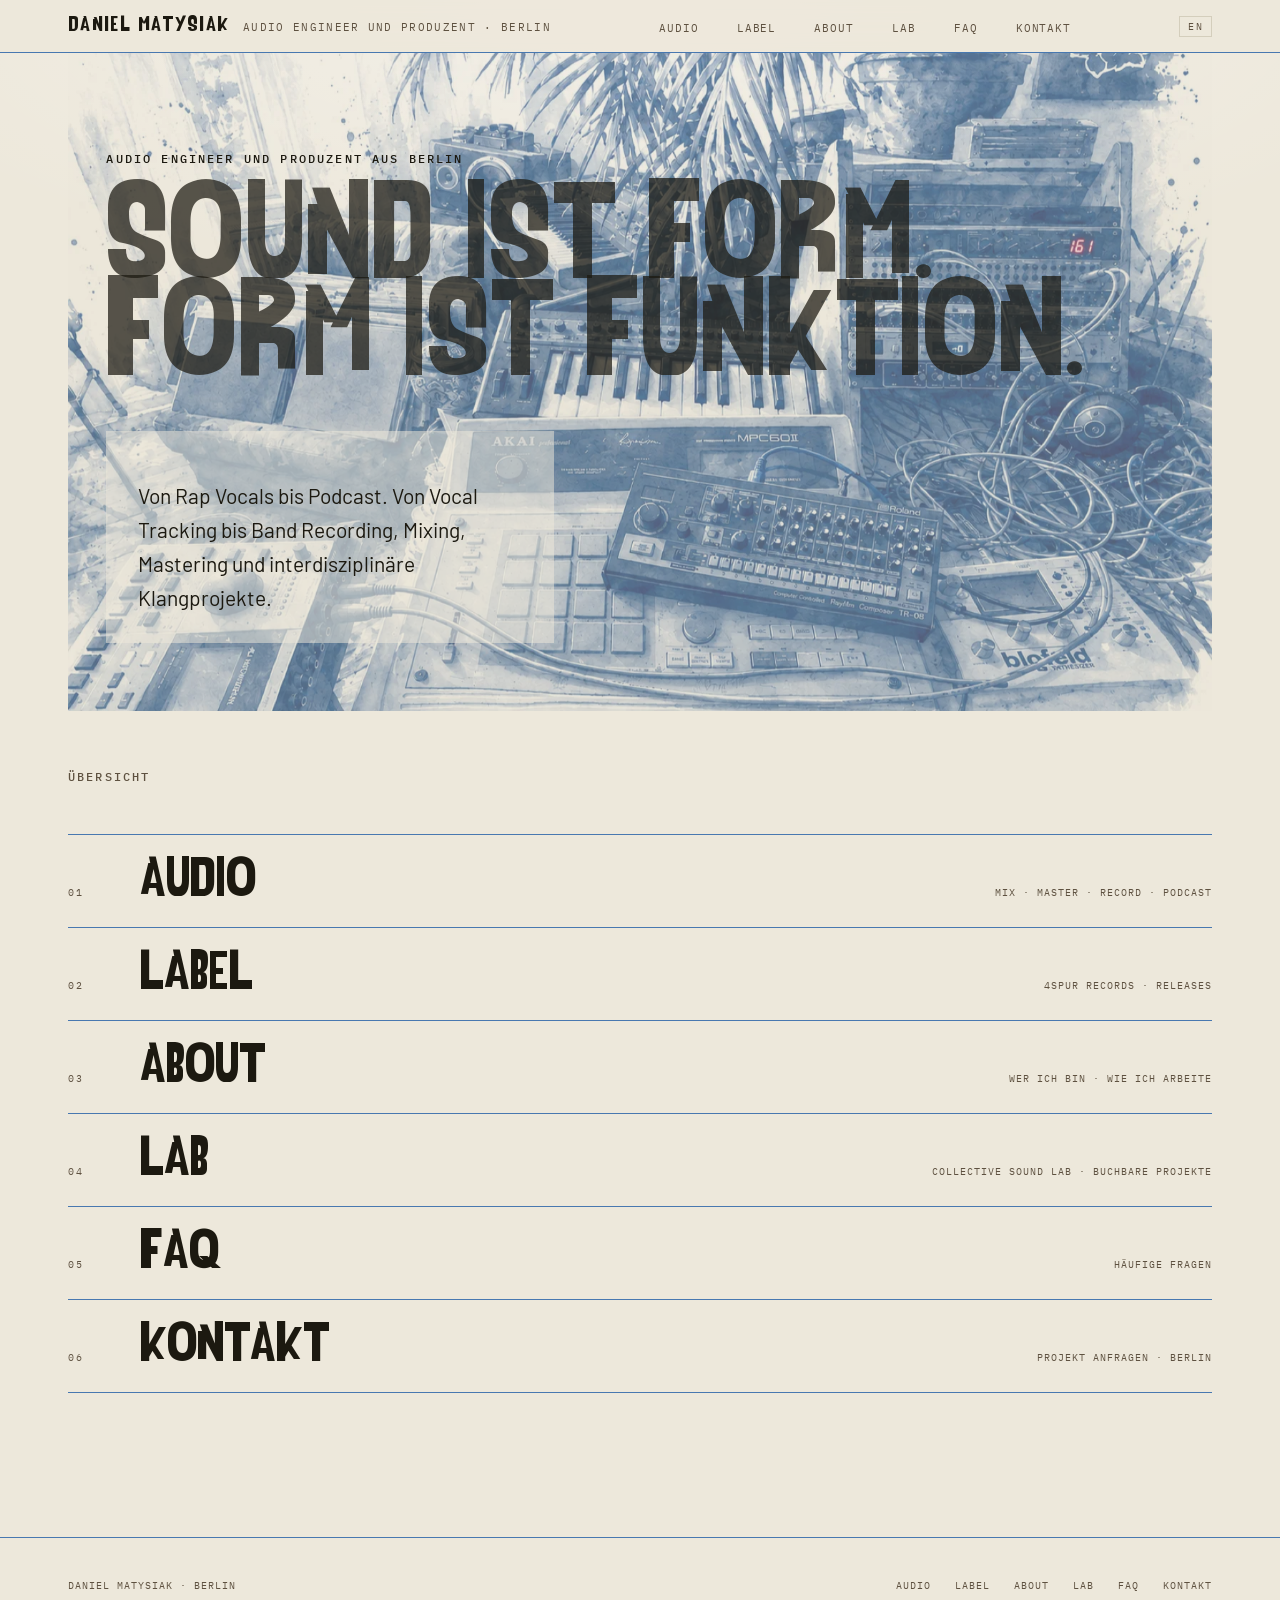
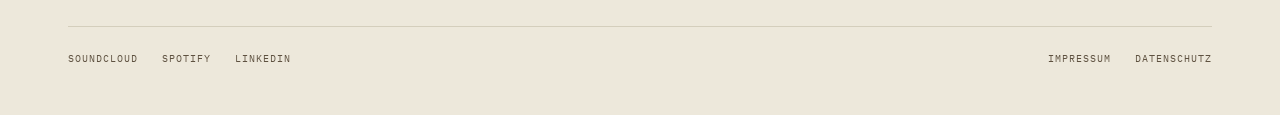
==== commit 323a7822: "Menü-Reihenfolge: Audio, Label, About, Lab, FAQ, Kontakt Co-Authored-By: Claude Sonnet 5.5 <noreply@" ====
--- a/index.html
+++ b/index.html
@@ -42,9 +42,9 @@
       </button>
       <ul class="nav-links" id="nav-links">
         <li><a href="leistungen.html">Audio</a></li>
-        <li><a href="lab.html">Lab</a></li>
         <li><a href="label.html">Label</a></li>
         <li><a href="about.html">About</a></li>
+        <li><a href="lab.html">Lab</a></li>
         <li><a href="faq.html">FAQ</a></li>
         <li><a href="kontakt.html">Kontakt</a></li>
       </ul>
@@ -73,20 +73,20 @@
           <span class="chapter-title">Audio</span>
           <span class="chapter-desc">Mix · Master · Record · Podcast</span>
         </a>
-        <a class="chapter-item" href="lab.html">
+        <a class="chapter-item" href="label.html">
           <span class="chapter-num">02</span>
-          <span class="chapter-title">Lab</span>
-          <span class="chapter-desc" data-en="Collective Sound Lab · Bookable Projects">Collective Sound Lab · Buchbare Projekte</span>
-        </a>
-        <a class="chapter-item" href="label.html">
-          <span class="chapter-num">03</span>
           <span class="chapter-title">Label</span>
           <span class="chapter-desc" data-en="4Spur Records · Releases">4Spur Records · Releases</span>
         </a>
         <a class="chapter-item" href="about.html">
-          <span class="chapter-num">04</span>
+          <span class="chapter-num">03</span>
           <span class="chapter-title">About</span>
           <span class="chapter-desc" data-en="Who I am · How I work">Wer ich bin · Wie ich arbeite</span>
+        </a>
+        <a class="chapter-item" href="lab.html">
+          <span class="chapter-num">04</span>
+          <span class="chapter-title">Lab</span>
+          <span class="chapter-desc" data-en="Collective Sound Lab · Bookable Projects">Collective Sound Lab · Buchbare Projekte</span>
         </a>
         <a class="chapter-item" href="faq.html">
           <span class="chapter-num">05</span>
@@ -110,9 +110,9 @@
         <span>Daniel Matysiak · Berlin</span>
         <nav class="footer-nav">
           <a href="leistungen.html">Audio</a>
-          <a href="lab.html">Lab</a>
           <a href="label.html">Label</a>
           <a href="about.html">About</a>
+          <a href="lab.html">Lab</a>
           <a href="faq.html">FAQ</a>
           <a href="kontakt.html">Kontakt</a>
         </nav>
--- a/styles.css
+++ b/styles.css
@@ -1894,18 +1894,25 @@
   padding: 0;
   display: grid;
   grid-template-columns: repeat(auto-fill, minmax(clamp(150px, 13.2vw, 240px), 1fr));
-  gap: 34px 14px;
+  /* Raster-Rechnung: gleiche Abstände waagerecht und senkrecht (--g), feste Beschriftungshöhe (--cap).
+     Zwei Zeilen = 2·(s + cap) + g. Ein großes Cover ist 2·s + g breit und hoch, seine Beschriftung 2·cap hoch:
+     2·s + g + 2·cap, also genau so hoch wie zwei Zeilen. Oberkante und Unterkante liegen auf denselben Linien. */
+  --g: clamp(14px, 1.4vw, 22px);
+  --cap: 112px;
+  gap: var(--g);
   align-items: start;
 }
 
 @media (max-width: 600px) {
-  .release-grid { grid-template-columns: repeat(2, minmax(0, 1fr)); gap: 22px 10px; }
+  .release-grid { grid-template-columns: repeat(2, minmax(0, 1fr)); --g: 12px; --cap: 128px; }
   .release.is-highlight.hl-left,
   .release.is-highlight.hl-right { grid-row: auto; grid-column: 1 / -1; }
 }
 
 .release { margin: 0; min-width: 0; }
 .release.is-highlight { grid-column: span 2; grid-row: span 2; }
+.meta { display: flow-root; min-height: var(--cap); }  /* flow-root: Außenabstand der ersten Zeile bleibt im Block */
+.release.is-highlight .meta { min-height: calc(2 * var(--cap)); }
 
 .release-open {
   display: block;
@@ -2062,7 +2069,7 @@
 /* Detailpanel: Glas wie die Navigation, ohne Rand */
 .release-panel {
   position: fixed;
-  inset: var(--panel-top, 0px) 0 0 auto;   /* Desktop: beginnt unter dem Hero, nie darüber */
+  inset: var(--panel-top, 0px) 0 var(--panel-bottom, 0px) auto;   /* Desktop: unter dem Menü, über dem Footer */
   margin: 0;
   padding: 0;
   width: min(520px, 44vw);
@@ -2231,12 +2238,6 @@
   .cover-artist { transform: none; transition: none; }
 }
 
-/* Label: Geschichte der Cover */
-.label-story { border-top: none; padding-top: 8px; padding-bottom: 8px; padding-left: clamp(12px, 3vw, 40px); }
-.story-text { max-width: 640px; }
-.story-text p { font-size: clamp(16px, 1.5vw, 18px); line-height: 1.7; color: var(--text); margin: 0 0 1rem; }
-.story-link { font-family: var(--mono); font-size: 11px; letter-spacing: 0.1em; text-transform: uppercase; color: var(--accent);
-  text-decoration: underline; text-decoration-color: color-mix(in srgb, currentColor 40%, transparent); text-underline-offset: 4px; }
 .page-label .release-wall { padding-left: 0; }
 
 /* Plattform-Links in einer Zeile */
@@ -2246,36 +2247,10 @@
   text-decoration-color: var(--accent); text-underline-offset: 3px; }
 @media (hover: hover) and (pointer: fine) { .panel-open a:hover { color: var(--accent); } }
 
-.story-links { display: flex; flex-wrap: wrap; align-items: baseline; gap: 4px 16px; font-family: var(--mono); font-size: 11px;
-  letter-spacing: 0.1em; text-transform: uppercase; color: var(--muted); margin-top: 1.25rem; }
-.story-links .story-link { white-space: nowrap; }
-@media (hover: hover) and (pointer: fine) { .story-link:hover { color: var(--accent-h); } }
-
-.story-text .story-links { font-size: 11px; line-height: 1.5; color: var(--muted); }
-
 /* Kopfbereich wie bei Audio: gleiche Breite wie die übrigen Seiten; nur die Plattenwand nutzt die volle Breite */
-.page-label .hero-deco,
-.page-label .label-story { max-width: calc(var(--max) - 2 * var(--gutter)); margin-left: auto; margin-right: auto; }
-.page-label .label-story { padding-left: clamp(12px, 3vw, 40px); }
-
-/* Akkordeon „Über die Cover“ unter der Archiv-Einleitung */
-.release-wall .section-intro { margin-bottom: 0.5rem; }
-.cover-story { margin: 0 0 clamp(16px, 2.5vw, 32px); max-width: 640px; }
-.story-toggle {
-  background: none; border: none; padding: 6px 0; cursor: pointer; color: var(--accent);
-  font-family: var(--mono); font-size: 11px; letter-spacing: 0.1em; text-transform: uppercase;
-  text-decoration: underline; text-decoration-color: color-mix(in srgb, currentColor 40%, transparent); text-underline-offset: 4px;
-}
-.story-toggle::after { content: "▾"; display: inline-block; margin-left: 0.5em; transition: transform 200ms var(--ease-out); }
-.story-toggle[aria-expanded="true"]::after { transform: rotate(180deg); }
-.story-toggle:focus-visible { outline: 2px solid var(--accent); outline-offset: 3px; }
-.story-body { display: grid; grid-template-rows: 0fr; transition: grid-template-rows 260ms var(--ease-out); }
-.story-body.open { grid-template-rows: 1fr; }
-.story-inner { overflow: hidden; min-height: 0; }
-.story-body:not(.open) .story-inner { visibility: hidden; transition: visibility 0s linear 260ms; }
-.story-body.open .story-inner { visibility: visible; }
-.cover-story .story-text { padding-top: 14px; }
-@media (prefers-reduced-motion: reduce) { .story-body, .story-toggle::after { transition: none; } }
+.page-label .hero-deco { max-width: calc(var(--max) - 2 * var(--gutter)); margin-left: auto; margin-right: auto; }
+
+.release-wall .section-intro { margin-bottom: 1.25rem; }
 
 /* Seitenpanel offen: die Wand weicht aus und ordnet sich neu, nichts liegt darunter */
 @media (min-width: 701px) { .panel-side .release-wall { padding-right: calc(min(520px, 44vw) + 16px); } }
@@ -2288,10 +2263,128 @@
 .page-label .hero-copy .cta-row { margin-top: 1.5rem; }
 
 /* Druck-Feedback für alle klickbaren Elemente */
-.story-toggle { transition: transform 100ms var(--ease-out); }
-.story-toggle:active, .panel-actions button.btn:active { transform: scale(0.97); }
+.panel-actions button.btn:active { transform: scale(0.97); }
 
 /* Typografie: Fließtext ohne Waisen und Witwen, Mischtext in Meta-Zeilen nicht gesperrt */
-.story-text p, .panel-desc, .panel-note { text-wrap: pretty; }
+.panel-desc, .panel-note { text-wrap: pretty; }
 .panel-title { text-wrap: balance; }
 .panel-meta { letter-spacing: 0.04em; }
+
+/* Künstlerkachel: gleiche Größe wie ein Cover; Porträt im Panel im Originalformat */
+.artist-tile { grid-row: span 2; align-self: stretch; }
+.artist-tile .release-open { display: flex; flex-direction: column; height: 100%; }
+.artist-tile .cover { flex: 1 1 0; min-height: 0; aspect-ratio: auto; }   /* Höhe = zwei Zeilen minus Beschriftung */
+.artist-tile .cover img { position: absolute; inset: 0; width: 100%; height: 100%; object-fit: cover; object-position: 50% 12%; }
+.artist-tile .meta { flex: none; }
+.artist-tile .release-artist { text-transform: uppercase; }
+.panel-cover.is-portrait { aspect-ratio: auto; width: auto; max-width: 100%; background: none; }
+.panel-cover.is-portrait img { width: auto; max-width: 100%; height: auto; max-height: 42dvh; object-fit: contain; }
+
+.year-nav.behind-hero { opacity: 0; pointer-events: none; }
+
+@media (max-width: 600px) { .release.is-highlight .meta { min-height: var(--cap); } }
+
+/* Quellenangabe unter der Wand */
+.cover-credit { margin-top: clamp(28px, 4vw, 56px); font-family: var(--mono); font-size: 11px; letter-spacing: 0.1em; text-transform: uppercase; color: var(--muted); }
+.cover-credit a { color: var(--text); text-decoration: underline; text-decoration-color: var(--accent); text-underline-offset: 3px; }
+@media (hover: hover) and (pointer: fine) { .cover-credit a:hover { color: var(--accent); } }
+
+/* Bildtitel des Covers im Detailpanel */
+.panel-art { margin-top: 10px; font-family: var(--mono); font-size: 11px; letter-spacing: 0.04em; color: var(--muted); }
+.panel-art span { text-transform: uppercase; letter-spacing: 0.1em; margin-right: 0.4em; }
+
+/* Bildtitel als Schalter und Großansicht */
+.art-open {
+  background: none; border: none; padding: 4px 0; cursor: zoom-in; color: var(--accent);
+  font-family: var(--mono); font-size: 11px; letter-spacing: 0.1em;   /* wie „Player schließen“ */
+  text-decoration: underline; text-decoration-color: color-mix(in srgb, currentColor 40%, transparent); text-underline-offset: 4px;
+  transition: color 160ms var(--ease-out), transform 100ms var(--ease-out);
+}
+@media (hover: hover) and (pointer: fine) { .art-open:hover { color: var(--accent-h); } }
+.art-open:active { transform: scale(0.97); }
+.art-open:focus-visible { outline: 2px solid var(--accent); outline-offset: 3px; }
+
+.lightbox { width: 100vw; height: 100dvh; max-width: none; max-height: none; margin: 0; padding: 0; border: none; background: transparent; color: #f5f0e6;
+  display: none; place-items: center; overflow: hidden;
+  opacity: 0; transition: opacity 150ms var(--ease-out), overlay 150ms allow-discrete, display 150ms allow-discrete; }
+.lightbox[open] { display: grid; opacity: 1; transition-duration: 220ms; }
+@starting-style { .lightbox[open] { opacity: 0; } }
+.lightbox::backdrop { background: rgba(28, 25, 16, 0.78); -webkit-backdrop-filter: blur(8px); backdrop-filter: blur(8px); }
+.lightbox-fig { margin: 0; display: grid; justify-items: center; gap: 12px; transform: scale(0.97); transition: transform 150ms var(--ease-out); }
+.lightbox[open] .lightbox-fig { transform: none; transition-duration: 240ms; }
+@starting-style { .lightbox[open] .lightbox-fig { transform: scale(0.97); } }
+.lightbox-fig img { display: block; width: min(92vw, 84dvh); height: min(92vw, 84dvh); object-fit: contain; background: transparent; cursor: default; }
+.lightbox-fig figcaption { font-family: var(--mono); font-size: 11px; letter-spacing: 0.06em; color: rgba(245, 240, 230, 0.85); }
+.lightbox-close { position: absolute; top: 12px; right: 12px; width: 44px; height: 44px; display: grid; place-items: center; border: none; background: none;
+  color: rgba(245, 240, 230, 0.9); font-family: var(--mono); font-size: 28px; line-height: 1; cursor: pointer; transition: color 160ms ease, transform 100ms var(--ease-out); }
+@media (hover: hover) and (pointer: fine) { .lightbox-close:hover { color: #fff; } }
+.lightbox-close:active { transform: scale(0.9); }
+.lightbox-close:focus-visible { outline: 2px solid rgba(245, 240, 230, 0.9); outline-offset: 2px; }
+@media (prefers-reduced-motion: reduce) { .lightbox, .lightbox-fig { transition: none; transform: none; } }
+
+/* Großansicht: Erklärzeile unter dem Bild */
+.lightbox-art { position: relative; display: block; width: min(92vw, 84dvh); height: min(92vw, 84dvh); }
+.lightbox-art img { width: 100%; height: 100%; }
+
+/* Eine Zeile unter dem Player: Schalter und „Öffnen in …“ */
+.panel-row { display: flex; flex-wrap: wrap; align-items: baseline; gap: 6px 24px; margin-top: 12px; }
+.panel-row .panel-open { margin-top: 0; }
+
+/* ─── ARTISTS: Menü im Hero, Filter der Wand, Textblock ─── */
+.btn-menu { gap: 10px; }
+.btn-menu .caret {
+  width: 6px; height: 6px; margin-top: -3px;
+  border-right: 1.5px solid currentColor; border-bottom: 1.5px solid currentColor;
+  transform: rotate(45deg); transition: transform 200ms var(--ease-out);
+}
+.btn-menu[aria-expanded="true"] .caret { transform: translateY(3px) rotate(-135deg); }
+
+.artist-menu {
+  position: absolute; inset: auto; margin: 0; padding: 6px 0;
+  width: max-content; max-width: min(92vw, 320px); max-height: min(60vh, 460px); overflow-y: auto;
+  border: none; border-radius: 0; color: var(--text);
+  background: rgba(237, 232, 219, 0.95);   /* fast deckend: das Menü liegt über dem bewegten Hero-Bild */
+  -webkit-backdrop-filter: blur(18px); backdrop-filter: blur(18px);
+  opacity: 0; transform: translateY(-6px);
+  transition: opacity 120ms var(--ease-out), transform 120ms var(--ease-out), overlay 120ms allow-discrete, display 120ms allow-discrete;   /* Schließen: schnell */
+}
+.artist-menu:popover-open { opacity: 1; transform: none; transition-duration: 200ms; }
+@starting-style { .artist-menu:popover-open { opacity: 0; transform: translateY(-6px); } }
+.artist-menu ul { list-style: none; margin: 0; padding: 0; }
+.artist-menu button {
+  display: flex; justify-content: space-between; align-items: baseline; gap: 24px; width: 100%;
+  padding: 11px 20px; background: none; border: 0; text-align: left; cursor: pointer;
+  font-family: var(--mono); font-size: 11.5px; letter-spacing: 0.08em; color: var(--text);
+  transition: color 160ms ease, background-color 160ms ease, transform 100ms var(--ease-out);
+}
+.artist-menu li:first-child button { color: var(--muted); border-bottom: 1px solid var(--line); margin-bottom: 4px; }
+.artist-menu button[aria-current] { color: var(--accent); font-weight: 500; }
+.artist-menu .menu-count { color: var(--muted); font-size: 10.5px; }
+@media (hover: hover) and (pointer: fine) { .artist-menu button:hover { color: var(--accent); background: color-mix(in srgb, var(--accent) 8%, transparent); } }
+.artist-menu button:active { transform: scale(0.98); }
+.artist-menu button:focus-visible { outline: 2px solid var(--accent); outline-offset: -2px; }
+
+.artist-intro { padding: clamp(28px, 4vw, 56px) 0 8px; scroll-margin-top: 84px; max-width: 68ch; }
+.artist-intro[hidden] { display: none; }
+.artist-intro.is-in { animation: intro-in 260ms var(--ease-out); }
+@keyframes intro-in { from { opacity: 0; transform: translateY(8px); } }
+.artist-intro-name { font-family: var(--display); font-weight: 400; font-size: clamp(34px, 4.4vw, 60px); line-height: 1.02; margin: 0 0 1rem; text-wrap: balance; }
+.artist-intro-text { font-size: clamp(16px, 1.5vw, 18px); line-height: 1.6; margin: 0 0 1.25rem; }
+.artist-intro-meta { display: flex; flex-wrap: wrap; align-items: baseline; gap: 6px 22px; margin: 0; font-family: var(--mono); font-size: 11px; letter-spacing: 0.1em; text-transform: uppercase; color: var(--muted); }
+.artist-intro-link { color: var(--text); text-decoration: underline; text-decoration-color: var(--accent); text-underline-offset: 3px; }
+.artist-intro-reset { background: none; border: 0; padding: 0; font: inherit; letter-spacing: inherit; text-transform: inherit; color: var(--accent); cursor: pointer; text-decoration: underline; text-underline-offset: 3px; transition: color 160ms ease, transform 100ms var(--ease-out); }
+.artist-intro-reset:active { transform: scale(0.97); }
+@media (hover: hover) and (pointer: fine) { .artist-intro-link:hover, .artist-intro-reset:hover { color: var(--accent-h); } }
+.artist-intro-link:focus-visible, .artist-intro-reset:focus-visible { outline: 2px solid var(--accent); outline-offset: 3px; }
+
+/* Gefilterte Wand: keine großen Kacheln, damit keine Lücken entstehen */
+.release[hidden] { display: none; }
+.filtered .release.is-highlight { grid-column: auto; grid-row: auto; }
+.filtered .release.is-highlight .meta { min-height: var(--cap); }
+.filtered .release { scroll-margin-top: 84px; }
+@media (prefers-reduced-motion: reduce) {
+  .artist-menu, .artist-menu:popover-open { transition: none; transform: none; }
+  .artist-intro.is-in { animation: none; }
+  .btn-menu .caret { transition: none; }
+}
+.filtered .release-wall .section-intro { display: none; }
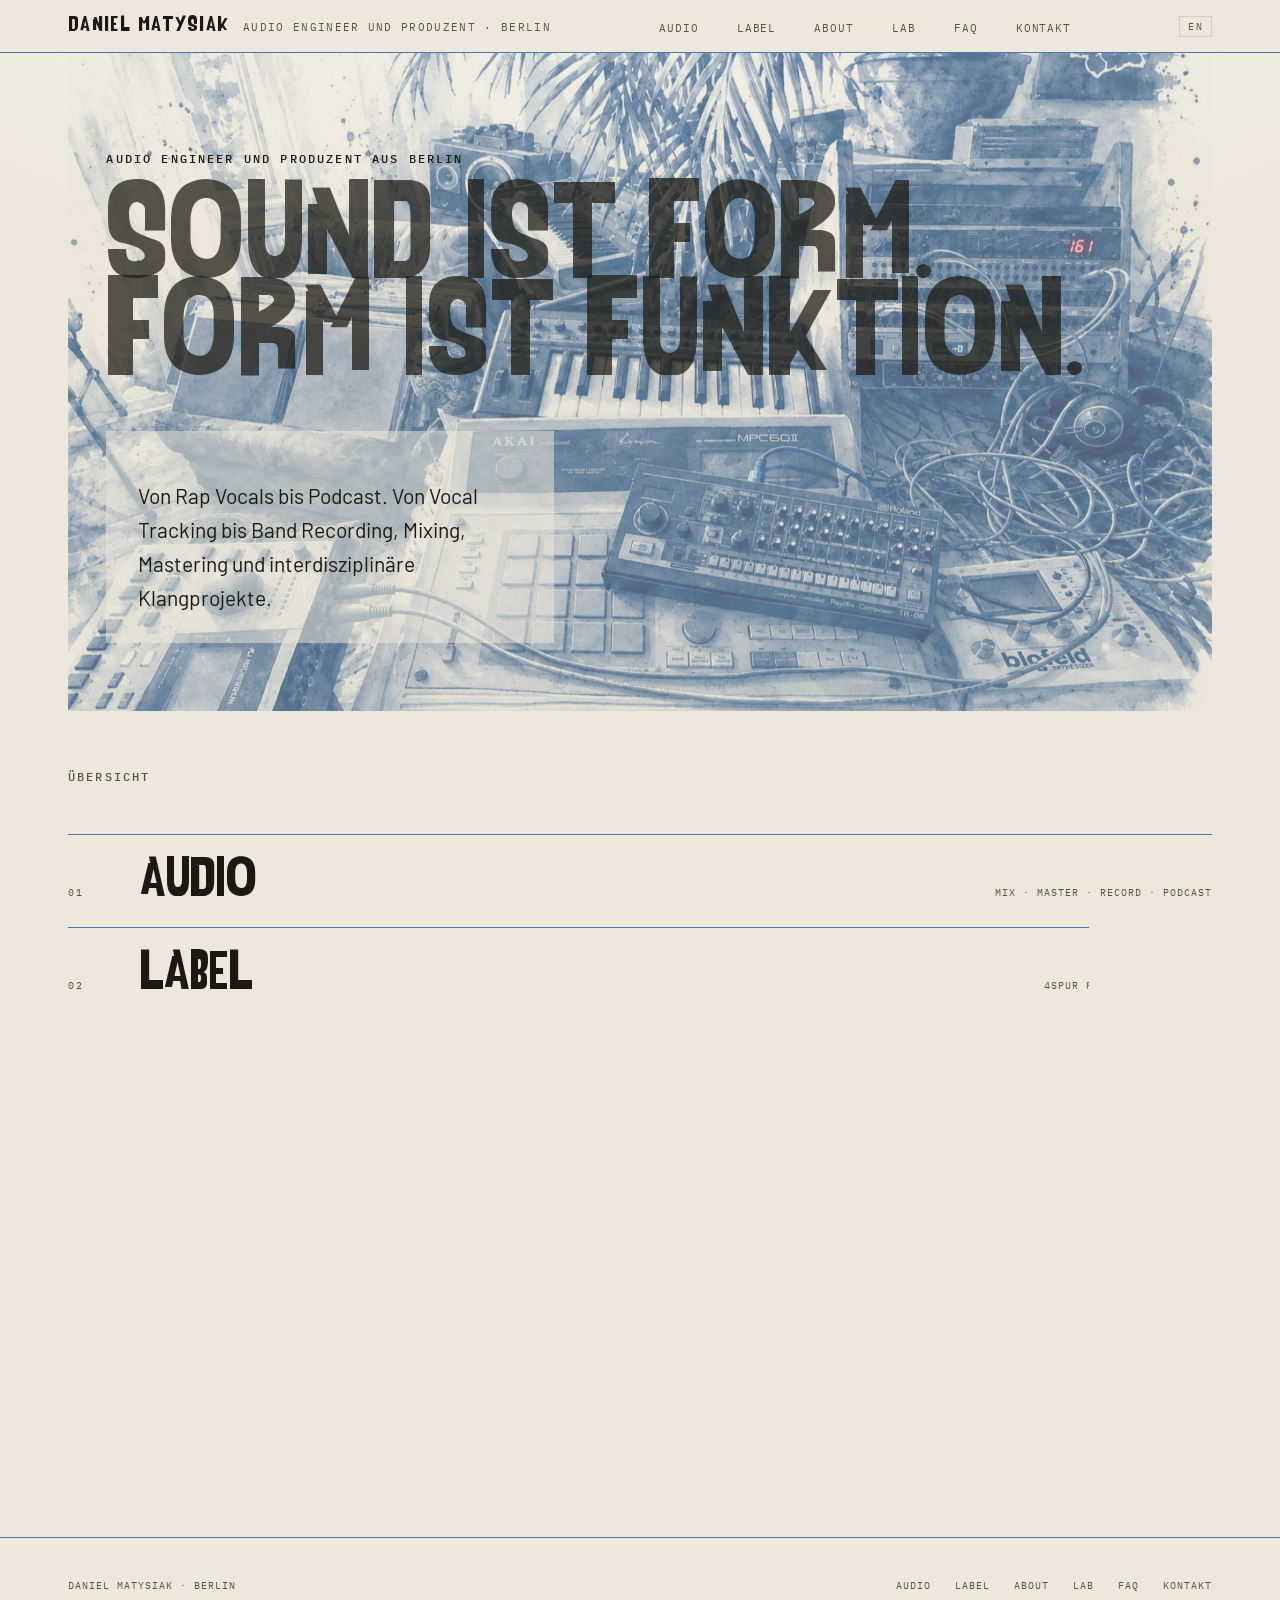
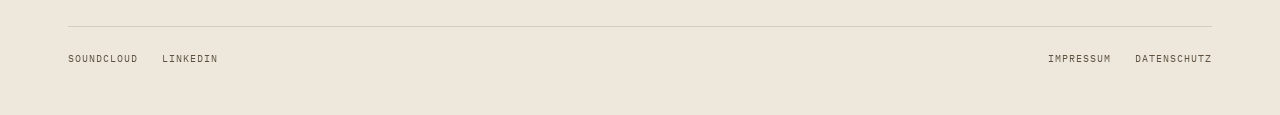
==== commit 2e043d48: "808 gespiegelt, Platzhalter-Cover wieder drin, Spotify-Link im Footer entfernt Co-Authored-By: Claud" ====
--- a/index.html
+++ b/index.html
@@ -120,7 +120,6 @@
       <div class="footer-bottom">
         <div class="footer-socials">
           <a href="https://soundcloud.com/daniel-matysiak" target="_blank" rel="noopener">SoundCloud</a>
-          <a href="https://open.spotify.com/intl-de/artist/3lyODynf2DRlfDfpwVOJ0v" target="_blank" rel="noopener">Spotify</a>
           <a href="https://www.linkedin.com/in/daniel-matysiak-9b5b524a/" target="_blank" rel="noopener">LinkedIn</a>
         </div>
         <div class="footer-legal">
--- a/styles.css
+++ b/styles.css
@@ -2364,12 +2364,21 @@
 .artist-menu button:active { transform: scale(0.98); }
 .artist-menu button:focus-visible { outline: 2px solid var(--accent); outline-offset: -2px; }
 
-.artist-intro { padding: clamp(28px, 4vw, 56px) 0 8px; scroll-margin-top: 84px; max-width: 68ch; }
+.artist-intro { padding: clamp(28px, 4vw, 56px) 0 8px; scroll-margin-top: 84px; --ag: clamp(14px, 1.4vw, 22px); }   /* --ag = Abstand der Cover untereinander */
+.artist-intro-body { display: flex; align-items: flex-start; gap: var(--ag); margin-bottom: 1.25rem; }
+.artist-intro-photo { flex: none; width: 232px; height: 174px; padding: 0; border: 0; background: none; cursor: zoom-in; overflow: hidden;
+  opacity: 0.8; transition: opacity 220ms var(--ease-out), transform 100ms var(--ease-out); }   /* Größe setzt label.js: so hoch wie der Text */
+.artist-intro-photo[hidden] { display: none; }
+.artist-intro-photo img { display: block; width: 100%; height: 100%; object-fit: cover; }
+@media (hover: hover) and (pointer: fine) { .artist-intro-photo:hover { opacity: 0.98; } }
+.artist-intro-photo:active { transform: scale(0.99); }
+.artist-intro-photo:focus-visible { outline: 2px solid var(--accent); outline-offset: 3px; opacity: 1; }
+@media (max-width: 800px) { .artist-intro-body { flex-direction: column; } .artist-intro-photo { width: 100% !important; height: auto !important; aspect-ratio: 4 / 3; } }
 .artist-intro[hidden] { display: none; }
 .artist-intro.is-in { animation: intro-in 260ms var(--ease-out); }
 @keyframes intro-in { from { opacity: 0; transform: translateY(8px); } }
 .artist-intro-name { font-family: var(--display); font-weight: 400; font-size: clamp(34px, 4.4vw, 60px); line-height: 1.02; margin: 0 0 1rem; text-wrap: balance; }
-.artist-intro-text { font-size: clamp(16px, 1.5vw, 18px); line-height: 1.6; margin: 0 0 1.25rem; }
+.artist-intro-text { flex: 0 1 50ch; min-width: 0; font-size: clamp(16px, 1.5vw, 18px); line-height: 1.6; margin: 0; }
 .artist-intro-meta { display: flex; flex-wrap: wrap; align-items: baseline; gap: 6px 22px; margin: 0; font-family: var(--mono); font-size: 11px; letter-spacing: 0.1em; text-transform: uppercase; color: var(--muted); }
 .artist-intro-link { color: var(--text); text-decoration: underline; text-decoration-color: var(--accent); text-underline-offset: 3px; }
 .artist-intro-reset { background: none; border: 0; padding: 0; font: inherit; letter-spacing: inherit; text-transform: inherit; color: var(--accent); cursor: pointer; text-decoration: underline; text-underline-offset: 3px; transition: color 160ms ease, transform 100ms var(--ease-out); }
@@ -2388,3 +2397,17 @@
   .btn-menu .caret { transition: none; }
 }
 .filtered .release-wall .section-intro { display: none; }
+
+/* Artist-Foto in der Lightbox: Format des Fotos, nie größer als das Original erlaubt (max-width setzt label.js) */
+.lightbox.is-photo .lightbox-art { width: min(92vw, calc(84dvh * var(--ar, 1.3333))); height: auto; aspect-ratio: var(--ar, 1.3333); }
+.lightbox.is-photo .lightbox-fig img { width: 100%; height: 100%; object-fit: cover; }
+
+/* Widerruf der Spotify-Einwilligung: leise, unter dem Player */
+.panel-revoke { display: block; margin: 10px 0 0; padding: 0; background: none; border: 0; cursor: pointer; font-family: var(--mono); font-size: 11px; letter-spacing: 0.04em; color: var(--muted); text-decoration: underline; text-underline-offset: 3px; transition: color 160ms ease, transform 100ms var(--ease-out); }
+.panel-revoke[hidden] { display: none; }
+.panel-revoke:active { transform: scale(0.97); }
+@media (hover: hover) and (pointer: fine) { .panel-revoke:hover { color: var(--accent); } }
+.panel-revoke:focus-visible { outline: 2px solid var(--accent); outline-offset: 2px; }
+
+/* „808“ in der Display-Schrift vertikal gespiegelt: der große Bauch unten */
+.n808 { display: inline-block; transform: translateY(-0.115em) scaleY(-1); transform-origin: 50% 50%; }   /* Spiegelachse liegt mittig im Zeilenkasten, die Ziffer sitzt tiefer: um 0,115 em anheben */
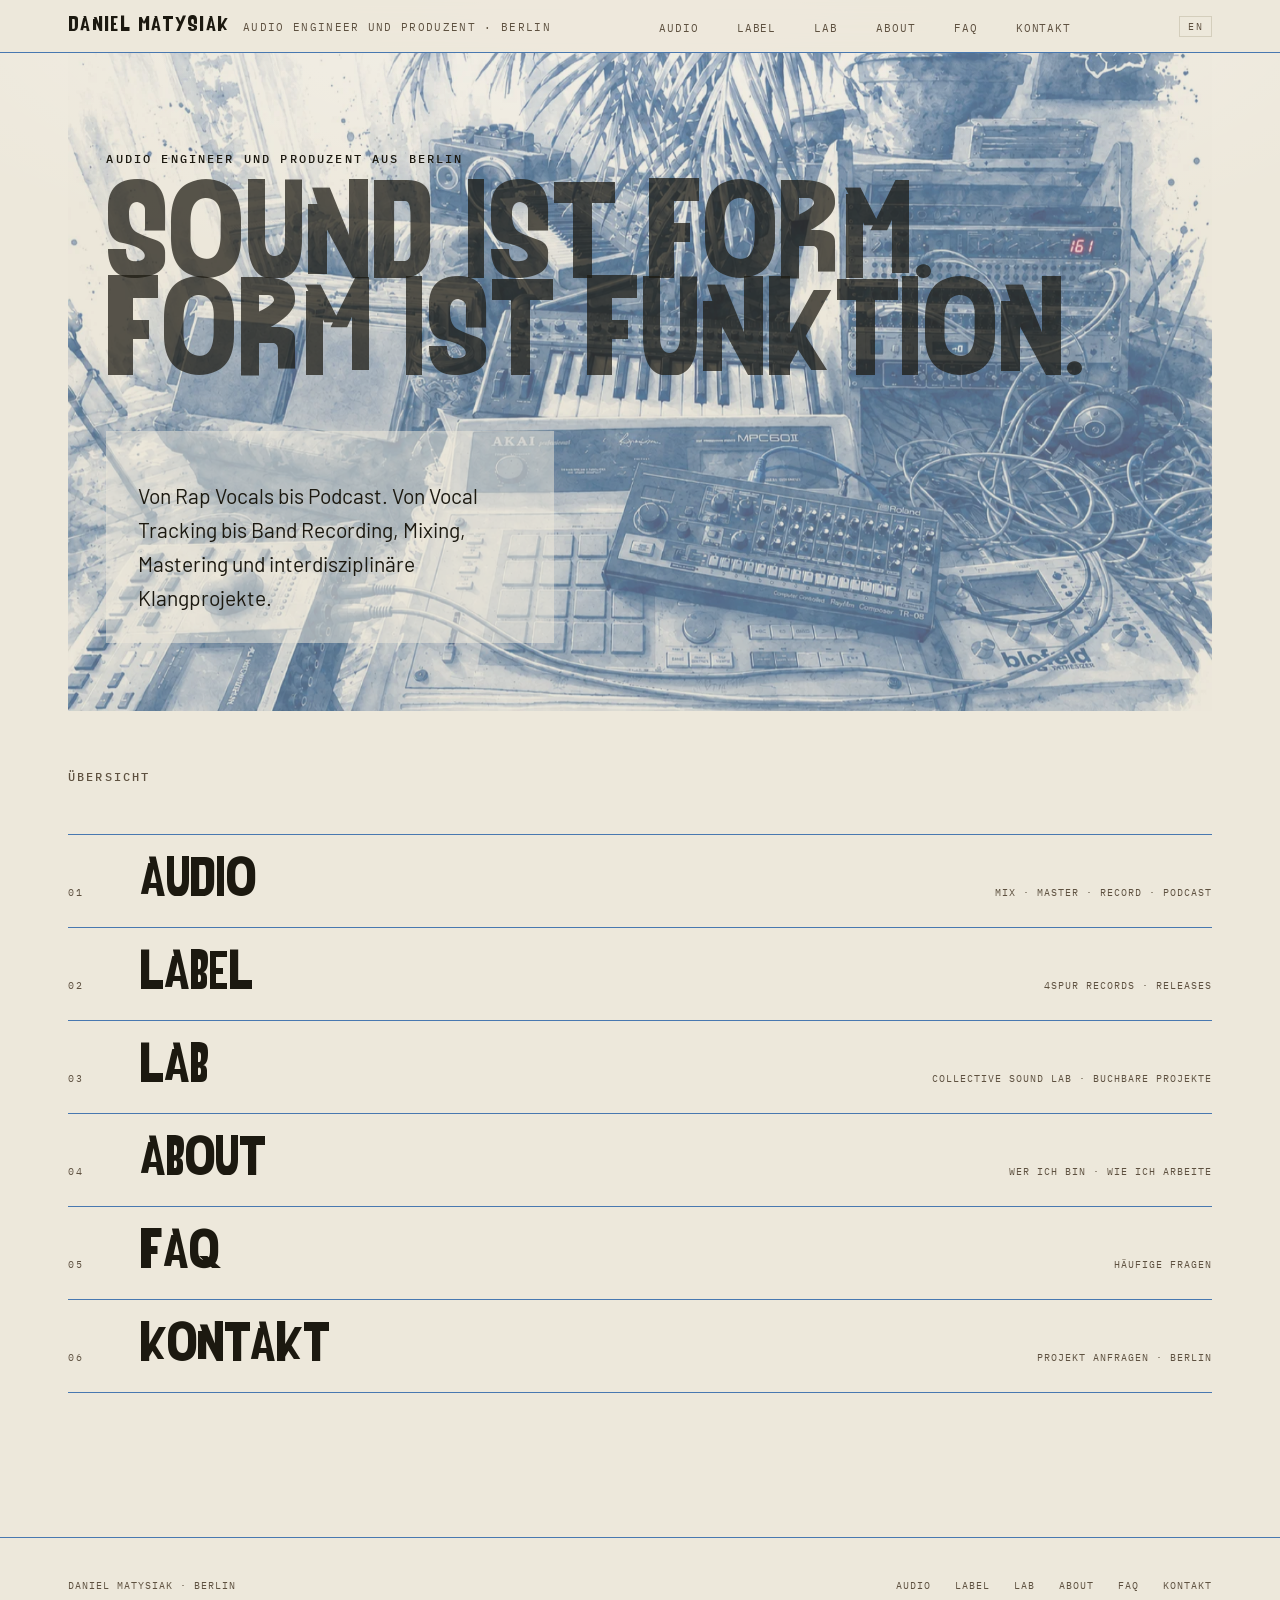
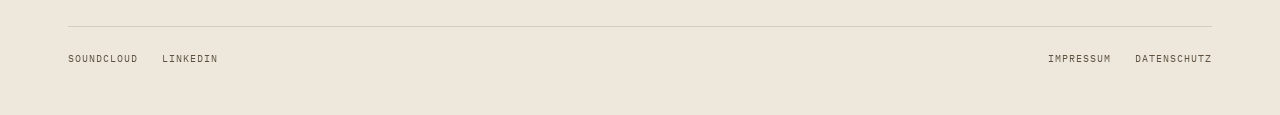
==== commit 422f5d06: "Navigation: Lab vor About (Menü, Footer, Startseite, Kapitelnummern) Co-Authored-By: Claude Sonnet 5" ====
--- a/index.html
+++ b/index.html
@@ -43,8 +43,8 @@
       <ul class="nav-links" id="nav-links">
         <li><a href="leistungen.html">Audio</a></li>
         <li><a href="label.html">Label</a></li>
+        <li><a href="lab.html">Lab</a></li>
         <li><a href="about.html">About</a></li>
-        <li><a href="lab.html">Lab</a></li>
         <li><a href="faq.html">FAQ</a></li>
         <li><a href="kontakt.html">Kontakt</a></li>
       </ul>
@@ -78,15 +78,15 @@
           <span class="chapter-title">Label</span>
           <span class="chapter-desc" data-en="4Spur Records · Releases">4Spur Records · Releases</span>
         </a>
+        <a class="chapter-item" href="lab.html">
+          <span class="chapter-num">03</span>
+          <span class="chapter-title">Lab</span>
+          <span class="chapter-desc" data-en="Collective Sound Lab · Bookable Projects">Collective Sound Lab · Buchbare Projekte</span>
+        </a>
         <a class="chapter-item" href="about.html">
-          <span class="chapter-num">03</span>
+          <span class="chapter-num">04</span>
           <span class="chapter-title">About</span>
           <span class="chapter-desc" data-en="Who I am · How I work">Wer ich bin · Wie ich arbeite</span>
-        </a>
-        <a class="chapter-item" href="lab.html">
-          <span class="chapter-num">04</span>
-          <span class="chapter-title">Lab</span>
-          <span class="chapter-desc" data-en="Collective Sound Lab · Bookable Projects">Collective Sound Lab · Buchbare Projekte</span>
         </a>
         <a class="chapter-item" href="faq.html">
           <span class="chapter-num">05</span>
@@ -111,8 +111,8 @@
         <nav class="footer-nav">
           <a href="leistungen.html">Audio</a>
           <a href="label.html">Label</a>
+          <a href="lab.html">Lab</a>
           <a href="about.html">About</a>
-          <a href="lab.html">Lab</a>
           <a href="faq.html">FAQ</a>
           <a href="kontakt.html">Kontakt</a>
         </nav>
--- a/styles.css
+++ b/styles.css
@@ -60,10 +60,9 @@
   --accent-h:  #de8450;
 }
 
-
 body.page-label {
-  --accent:    #4878b0;
-  --accent-h:  #5a8cc8;
+  --accent:    #3a9a96;
+  --accent-h:  #4fb0ab;
 }
 
 body.page-about {
@@ -458,7 +457,6 @@
 
 .hero-deco .lede { color: var(--text); }
 
-
 .hero-deco .hero-kicker { color: var(--text); }
 
 .hero-deco .hero-kicker,
@@ -488,13 +486,10 @@
   object-position: center top;
 }
 
-
 /* Hero h1: semi-transparent fill so illustration bleeds through the letters */
 .hero-deco h1 {
   color: rgba(28, 25, 16, 0.72);
 }
-
-
 
 .hero-deco-img.hero-deco-portrait {
   position: absolute;
@@ -591,61 +586,8 @@
 }
 
 /* Hero with image — 2-column editorial layout */
-.hero-has-img {
-  display: grid;
-  grid-template-columns: 1fr clamp(280px, 42vw, 540px);
-  grid-template-rows: minmax(clamp(320px, 55vh, 680px), auto);
-  gap: 0;
-  align-items: stretch;
-  margin-right: calc(-1 * var(--gutter));
-}
-
-.hero-text {
-  min-width: 0;
-}
 
 /* h1 scales to the narrower text column */
-.hero-has-img h1 {
-  font-size: clamp(32px, 4.5vw, 58px);
-}
-
-.page-kontakt .hero-has-img h1 {
-  font-size: clamp(48px, 7vw, 96px);
-}
-
-.hero-has-img .hero-grid {
-  grid-column: 1 / -1;
-  margin-top: 1.25rem;
-}
-
-.hero-img-wrap {
-  background: transparent;
-  overflow: hidden;
-  padding-left: clamp(1rem, 2vw, 2rem);
-  opacity: 0;
-  transform: translateY(6px);
-  animation: fadeUp 280ms var(--ease-out) 120ms forwards;
-}
-
-.hero-img {
-  width: 100%;
-  height: 100%;
-  object-fit: contain;
-  display: block;
-  opacity: 0.9;
-  mix-blend-mode: multiply;
-  position: relative;
-  z-index: -1;
-}
-
-@media (max-width: 680px) {
-  .hero-has-img {
-    grid-template-columns: 1fr;
-  }
-  .hero-img-wrap {
-    display: none;
-  }
-}
 
 .hero-kicker {
   font-family: var(--mono);
@@ -830,8 +772,12 @@
 
   .chapter-item:nth-child(2):hover,
   .chapter-item:nth-child(2):hover .chapter-title { color: #cf7338; }
+  .chapter-item:nth-child(1):hover,
+  .chapter-item:nth-child(1):hover .chapter-title { color: #4878b0; }
+  .chapter-item:nth-child(2):hover,
+  .chapter-item:nth-child(2):hover .chapter-title { color: #3a9a96; }
   .chapter-item:nth-child(3):hover,
-  .chapter-item:nth-child(3):hover .chapter-title { color: #4878b0; }
+  .chapter-item:nth-child(3):hover .chapter-title { color: #cf7338; }
   .chapter-item:nth-child(4):hover,
   .chapter-item:nth-child(4):hover .chapter-title { color: #7a9672; }
   .chapter-item:nth-child(5):hover,
@@ -932,21 +878,8 @@
   max-width: 680px;
 }
 
-.about-photo-wrap { position: relative; }
-
-.about-photo {
-  width: 100%;
-  height: 100%;
-  max-height: 540px;
-  object-fit: cover;
-  object-position: center top;
-  display: block;
-  filter: grayscale(30%) contrast(1.06) sepia(8%);
-}
-
 @media (max-width: 720px) {
   .about-grid { grid-template-columns: 1fr; gap: 2.5rem; }
-  .about-photo { max-height: 380px; }
 }
 
 .stance-block { margin-top: 1.5rem; }
@@ -1036,7 +969,6 @@
 .value-item:active { border-top-color: var(--accent); }
 .value-item:active h4 { color: var(--accent); }
 
-
 .pillar { transition: background 180ms var(--ease-out); }
 
 @media (hover: hover) and (pointer: fine) {
@@ -1044,7 +976,6 @@
 }
 
 /* ─── LAB MODULES ─────────────────────────────────── */
-.lab-intro { max-width: 640px; margin-bottom: 3rem; }
 
 .lab-phases {
   display: grid;
@@ -1153,20 +1084,6 @@
   font-size: 15px;
   color: var(--muted);
   margin-bottom: 1rem;
-}
-
-.lab-cta {
-  margin-top: 3rem;
-  padding-top: 2rem;
-  display: flex;
-  flex-direction: column;
-  align-items: flex-start;
-  gap: 1rem;
-}
-
-.lab-cta p {
-  font-size: 15px;
-  color: var(--muted);
 }
 
 /* ─── LAB MODULE POPUPS ───────────────────────────── */
@@ -1393,61 +1310,7 @@
   border-bottom-color: var(--accent);
 }
 
-/* ─── EDITORIAL LIST ──────────────────────────────── */
-.editorial-list { display: grid; gap: 0; }
-
-.editorial-item {
-  padding: 1.75rem 0 2rem;
-  border-top: 1px solid var(--line);
-}
-
-.editorial-item:first-child { border-top: 0; padding-top: 0; }
-
-.editorial-item h3 {
-  margin: 0.35rem 0 0.5rem;
-}
-
-.editorial-item h3 a {
-  text-decoration: none;
-  transition: color 160ms ease;
-}
-
-.editorial-item h3 a:hover { color: var(--accent); }
-
-.editorial-item p {
-  font-size: 15px;
-  color: var(--muted);
-}
-
 /* ─── FAQ ─────────────────────────────────────────── */
-.faq-tabs {
-  display: flex;
-  border-bottom: 1px solid var(--line);
-  margin-bottom: 0;
-}
-
-.faq-tab {
-  background: none;
-  border: none;
-  border-bottom: 2px solid transparent;
-  margin-bottom: -1px;
-  padding: 0.65rem 1.25rem;
-  font-family: var(--mono);
-  font-size: 10.5px;
-  letter-spacing: 0.1em;
-  text-transform: uppercase;
-  color: var(--muted);
-  cursor: pointer;
-  transition: color 160ms ease, border-color 160ms ease;
-}
-
-.faq-tab.active { color: var(--accent); border-bottom-color: var(--accent); }
-@media (hover: hover) and (pointer: fine) {
-  .faq-tab:hover { color: var(--text); }
-}
-
-.faq-panel        { display: none; }
-.faq-panel.active { display: block; }
 
 details.acc-item { border-top: 1px solid var(--line); }
 details.acc-item:last-child { border-bottom: 1px solid var(--line); }
@@ -1554,7 +1417,6 @@
   }
 }
 
-
 .hours { margin-top: 2rem; }
 
 .hour-row {
@@ -1666,22 +1528,6 @@
 }
 
 /* ─── EMBEDS ──────────────────────────────────────── */
-.embed-stack {
-  display: flex;
-  flex-direction: column;
-  gap: 1.5rem;
-  margin-top: 2rem;
-}
-
-.embed-row {
-  display: grid;
-  grid-template-columns: 1fr 1fr;
-  gap: 1.5rem;
-}
-
-@media (max-width: 780px) {
-  .embed-row { grid-template-columns: 1fr; }
-}
 
 .releases-block {
   margin-top: 2.5rem;
@@ -1692,78 +1538,6 @@
   padding-top: 2.5rem;
   border-top: 1px solid var(--line);
 }
-
-.embed-wrap {
-  border: 1px solid var(--line);
-  overflow: hidden;
-  background: var(--bg-2);
-}
-
-.embed-wrap-label {
-  font-family: var(--mono);
-  font-size: 10px;
-  letter-spacing: 0.18em;
-  text-transform: uppercase;
-  color: var(--muted);
-  padding: 0.6rem 1rem;
-  border-bottom: 1px solid var(--line);
-  display: flex;
-  justify-content: space-between;
-  align-items: center;
-}
-
-.embed-wrap-label a {
-  color: var(--accent);
-  text-decoration: none;
-  transition: color 160ms ease;
-}
-.embed-wrap-label a:hover { color: var(--accent-h); }
-
-.embed-wrap iframe {
-  display: block;
-  width: 100%;
-  border: none;
-  border-radius: 0 !important;
-  clip-path: inset(0);
-}
-
-.embed-wrap.embed-spotify iframe {
-  filter: sepia(8%) brightness(0.97) saturate(0.88);
-}
-
-.embed-attribution {
-  font-family: var(--mono);
-  font-size: 9.5px;
-  letter-spacing: 0.06em;
-  color: var(--muted);
-  padding: 0.5rem 1rem;
-  border-top: 1px solid var(--line);
-}
-
-.embed-attribution a {
-  color: var(--muted);
-  text-decoration: none;
-  transition: color 160ms ease;
-}
-.embed-attribution a:hover { color: var(--accent); }
-
-.embed-links {
-  display: flex;
-  gap: 2rem;
-  margin-top: 1.5rem;
-  flex-wrap: wrap;
-}
-
-.embed-links a {
-  font-family: var(--mono);
-  font-size: 10.5px;
-  letter-spacing: 0.08em;
-  text-transform: uppercase;
-  color: var(--muted);
-  text-decoration: none;
-  transition: color 160ms ease;
-}
-.embed-links a:hover { color: var(--text); }
 
 /* ─── MOBILE TAP HIGHLIGHT (erste 3 Seiten) ──────── */
 .chapter-item.tapped { color: var(--accent); }
@@ -2018,8 +1792,6 @@
   letter-spacing: 0.04em;
   color: var(--muted);
 }
-
-.release-count { color: var(--accent); font-weight: 500; }
 
 /* Jahresnavigation */
 .year-nav {
@@ -2214,14 +1986,15 @@
   letter-spacing: 0.18em; text-transform: uppercase; color: var(--accent);
 }
 
-.panel-tracks { padding-left: 1.6rem; }
-.panel-tracks li { padding: 6px 0; border-bottom: 1px solid var(--line); }
-.panel-tracks li span:first-child { overflow-wrap: anywhere; }
-.track-dur { float: right; font-family: var(--mono); font-size: 11px; color: var(--muted); }
-
-.panel-credits { display: grid; grid-template-columns: auto 1fr; gap: 4px 16px; }
+.panel-tracks { list-style: none; padding-left: 0; counter-reset: trk; }
+.panel-tracks li { display: flex; align-items: baseline; gap: 0.5rem; padding: 6px 0; border-bottom: 1px solid var(--line); counter-increment: trk; }   /* Nummer, Titel und Laufzeit auf einer Grundlinie */
+.panel-tracks li::before { content: counter(trk) "."; min-width: 1.5rem; }
+.panel-tracks li span:first-child { flex: 1; min-width: 0; overflow-wrap: anywhere; }
+.track-dur { margin-left: auto; font-family: var(--mono); font-size: 11px; color: var(--muted); white-space: nowrap; }
+
+.panel-credits { display: grid; grid-template-columns: auto 1fr; gap: 6px 14px; align-items: baseline; }   /* Rolle und Name auf einer Grundlinie */
 .panel-credits dt { font-family: var(--mono); font-size: 11px; letter-spacing: 0.08em; text-transform: uppercase; color: var(--muted); }
-.panel-credits dd { margin: 0; }
+.panel-credits dd { margin: 0; font-family: var(--mono); font-size: 11px; font-weight: 500; letter-spacing: 0.08em; text-transform: uppercase; color: var(--text); }   /* gleiche Schrift und Zeile wie die Rolle, etwas kräftiger */
 
 @media (max-width: 700px) {
   .release-panel { inset: 0; width: 100vw; border-left: 0; }
@@ -2277,6 +2050,7 @@
 .artist-tile .cover img { position: absolute; inset: 0; width: 100%; height: 100%; object-fit: cover; object-position: 50% 12%; }
 .artist-tile .meta { flex: none; }
 .artist-tile .release-artist { text-transform: uppercase; }
+button.panel-cover.is-portrait { border: 0; cursor: zoom-in; }
 .panel-cover.is-portrait { aspect-ratio: auto; width: auto; max-width: 100%; background: none; }
 .panel-cover.is-portrait img { width: auto; max-width: 100%; height: auto; max-height: 42dvh; object-fit: contain; }
 
@@ -2373,7 +2147,8 @@
 @media (hover: hover) and (pointer: fine) { .artist-intro-photo:hover { opacity: 0.98; } }
 .artist-intro-photo:active { transform: scale(0.99); }
 .artist-intro-photo:focus-visible { outline: 2px solid var(--accent); outline-offset: 3px; opacity: 1; }
-@media (max-width: 800px) { .artist-intro-body { flex-direction: column; } .artist-intro-photo { width: 100% !important; height: auto !important; aspect-ratio: 4 / 3; } }
+@media (max-width: 800px) { .artist-intro-body { flex-direction: column; }
+  .artist-intro-photo { width: 100% !important; height: auto !important; aspect-ratio: 4 / 3; } }
 .artist-intro[hidden] { display: none; }
 .artist-intro.is-in { animation: intro-in 260ms var(--ease-out); }
 @keyframes intro-in { from { opacity: 0; transform: translateY(8px); } }
@@ -2411,3 +2186,119 @@
 
 /* „808“ in der Display-Schrift vertikal gespiegelt: der große Bauch unten */
 .n808 { display: inline-block; transform: translateY(-0.115em) scaleY(-1); transform-origin: 50% 50%; }   /* Spiegelachse liegt mittig im Zeilenkasten, die Ziffer sitzt tiefer: um 0,115 em anheben */
+
+.title-slash { font-family: var(--sans); font-weight: 500; }   /* Schrägstrich fehlt in der Display-Schrift */
+
+/* Eigener Tooltip in der Schrift der Seite (statt des System-Tooltips) */
+[data-tip] { position: relative; }
+[data-tip]::after {
+  content: attr(data-tip); position: absolute; left: 0; top: calc(100% + 8px); z-index: 40; white-space: nowrap; pointer-events: none;
+  font-family: var(--mono); font-size: 11px; font-weight: 400; letter-spacing: 0.06em; text-transform: none; line-height: 1.2; color: var(--text);
+  background: rgba(237, 232, 219, 0.97); padding: 7px 10px;
+  opacity: 0; transform: translateY(-4px); transition: opacity 100ms var(--ease-out), transform 100ms var(--ease-out);   /* Ausblenden schnell */
+}
+@media (hover: hover) and (pointer: fine) { [data-tip]:hover::after { opacity: 1; transform: none; transition: opacity 160ms var(--ease-out) 350ms, transform 160ms var(--ease-out) 350ms; } }   /* kurze Verzögerung gegen versehentliches Aufpoppen */
+[data-tip]:focus-visible::after { opacity: 1; transform: none; }
+@media (prefers-reduced-motion: reduce) { [data-tip]::after { transition: none; transform: none; } }
+
+/* Hero-Knopf „Label-Künstler“: im Blau der Hero-Überschrift beim Hover (.hero:hover h1 = Akzent 72 %) mit hellem Text (Seitenhintergrund) */
+.page-label .btn-menu { background: color-mix(in srgb, var(--accent) 72%, transparent); color: var(--bg); transition: background-color 160ms ease, transform 100ms var(--ease-out); }
+@media (hover: hover) and (pointer: fine) { .page-label .btn-menu:hover { background: color-mix(in srgb, var(--accent) 86%, transparent); } }
+.page-label .btn-menu[aria-expanded="true"] { background: color-mix(in srgb, var(--accent) 86%, transparent); }
+.page-label .btn-menu:focus-visible { outline: 2px solid var(--accent); outline-offset: 3px; }
+
+/* Textlink im Einleitungssatz der Wand */
+.intro-artists { padding: 0; border: 0; background: none; font: inherit; color: var(--text); cursor: pointer; text-decoration: underline; text-decoration-color: var(--accent); text-underline-offset: 3px; transition: color 160ms ease, transform 100ms var(--ease-out); }
+.intro-artists:active { transform: scale(0.97); }
+@media (hover: hover) and (pointer: fine) { .intro-artists:hover { color: var(--accent); } }
+.intro-artists:focus-visible { outline: 2px solid var(--accent); outline-offset: 2px; }
+
+/* Knopf unter der Wand: Abstand zur letzten Kachelreihe */
+.wall-cta { margin-top: clamp(28px, 4vw, 56px); }
+
+.heart { display: inline-block; transform: rotate(-90deg); margin-left: 0.15em; }   /* „<3“ um 90° gegen den Uhrzeigersinn: Herz steht aufrecht */
+
+/* Teilen: Button am Ende des Panels + Dialog */
+.panel-share { margin: 28px 0 0; padding-top: 18px; border-top: 1px solid color-mix(in srgb, var(--muted) 28%, transparent); }
+.share-btn { display: inline-flex; align-items: center; gap: 8px; padding: 6px 0; background: none; border: 0; cursor: pointer; color: var(--accent);
+  font-family: var(--mono); font-size: 11px; letter-spacing: 0.1em; text-transform: uppercase; transition: color 160ms ease, transform 100ms var(--ease-out); }
+.share-btn svg { flex: none; }
+.share-btn span { text-decoration: underline; text-decoration-color: color-mix(in srgb, currentColor 40%, transparent); text-underline-offset: 4px; }
+.share-btn:active { transform: scale(0.97); }
+.share-btn:focus-visible { outline: 2px solid var(--accent); outline-offset: 3px; }
+.share-dialog { width: min(420px, calc(100vw - 32px)); margin: auto; padding: 26px 24px 22px; border: 0; border-radius: 14px; background: var(--bg); color: var(--text);
+  box-shadow: 0 18px 60px rgba(28, 25, 16, 0.35); opacity: 0; transform: translateY(8px) scale(0.97);
+  transition: opacity 180ms ease, transform 220ms var(--ease-out), overlay 180ms allow-discrete, display 180ms allow-discrete; }
+.share-dialog[open] { opacity: 1; transform: none; }
+@starting-style { .share-dialog[open] { opacity: 0; transform: translateY(8px) scale(0.97); } }
+.share-dialog::backdrop { background: rgba(28, 25, 16, 0.5); -webkit-backdrop-filter: blur(4px); backdrop-filter: blur(4px); }
+.share-title { margin: 0; font-size: 26px; line-height: 1.1; }
+.share-sub { margin: 6px 36px 16px 0; font-size: 15px; color: var(--muted); overflow-wrap: anywhere; }
+.share-close { position: absolute; top: 8px; right: 8px; width: 40px; height: 40px; display: grid; place-items: center; border: 0; background: none; color: var(--muted); font-family: var(--mono); font-size: 24px; line-height: 1; cursor: pointer; }
+@media (hover: hover) and (pointer: fine) { .share-close:hover { color: var(--accent); } }
+.share-close:focus-visible { outline: 2px solid var(--accent); outline-offset: 2px; }
+.share-field { display: flex; gap: 8px; }
+.share-field input { flex: 1; min-width: 0; padding: 10px 12px; border: 1px solid color-mix(in srgb, var(--muted) 40%, transparent); border-radius: 8px; background: transparent; color: var(--text); font-family: var(--mono); font-size: 12px; }
+.share-copy { flex: none; padding: 0 14px; border: 0; border-radius: 8px; background: var(--accent); color: var(--bg); cursor: pointer; font-family: var(--mono); font-size: 11px; letter-spacing: 0.08em; text-transform: uppercase; transition: background-color 160ms ease, transform 100ms var(--ease-out); }
+.share-copy.is-done { background: var(--muted); }
+.share-copy:active { transform: scale(0.97); }
+.share-copy:focus-visible, .share-field input:focus-visible { outline: 2px solid var(--accent); outline-offset: 2px; }
+.share-targets { list-style: none; display: flex; flex-wrap: wrap; gap: 6px 22px; margin: 18px 0 0; padding: 0; }
+.share-targets a, .share-targets button { padding: 4px 0; background: none; border: 0; cursor: pointer; color: var(--accent); font-family: var(--mono); font-size: 11px; letter-spacing: 0.1em; text-transform: uppercase;
+  text-decoration: underline; text-decoration-color: color-mix(in srgb, currentColor 40%, transparent); text-underline-offset: 4px; }
+.share-targets a:focus-visible, .share-targets button:focus-visible { outline: 2px solid var(--accent); outline-offset: 3px; }
+@media (prefers-reduced-motion: reduce) { .share-dialog { transition: none; transform: none; } }
+
+/* Hero-Bild (freigestellter Plattenstapel): proportional verkleinert statt randlos beschnitten */
+.page-label .hero-deco-img.hero-deco-full { top: 4%; height: 70%; left: auto; right: 3%; width: 94%; object-fit: contain; object-position: right top;
+  opacity: 1; mix-blend-mode: normal; }   /* volle Deckkraft, kein Multiply: kein Schleier über den Farben */
+/* Handy/Tablet hochkant: Bild unter die Überschrift schieben, unteres Drittel liegt hinter dem Glaskasten mit dem Einleitungstext */
+@media (max-width: 780px) { .page-label .hero-deco-img.hero-deco-full { top: clamp(120px, 46vw, 200px); height: clamp(250px, 72vw, 300px); } }
+/* Handy: kein Milchglas (Text liegt unter dem Bild, die Flächen werden nicht mehr gebraucht) */
+@media (max-width: 780px) {
+  .page-label .hero-deco .hero-copy, .page-label .hero-panel { background: none; -webkit-backdrop-filter: none; backdrop-filter: none; }
+  /* Text beginnt erst unter dem Bild: keine Überlappung mit der Fließschrift (Bild liegt nur hinter der großen Überschrift) */
+  .page-label .hero-copy .lede { margin-top: clamp(70px, calc(116.5vw - 297px), 205px); }
+}
+
+/* Hero-Überschrift „4SPUR RECORDS.“: am Desktop dunkel und beim Hover petrol, auf dem Handy (kein Hover) dauerhaft petrol */
+.page-label .hero h1 { color: #172223; }
+@media (hover: hover) and (pointer: fine) { .page-label .hero:hover h1 { color: #3f7f82; } }
+@media (max-width: 780px) { .page-label .hero-deco h1 { color: var(--accent); } }
+
+/* Wischen im Panel: senkrechtes Scrollen bleibt dem Browser, waagerechte Gesten laufen über label.js */
+.panel-body { touch-action: pan-y; }
+
+/* Blättern im Panel: Pfeile und Position oben links (spiegelt den Schließen-Knopf) */
+.panel-nav { position: absolute; top: 10px; left: 10px; z-index: 2; display: flex; align-items: center; height: 44px; }
+.panel-nav[hidden] { display: none; }
+.panel-nav button { width: 44px; height: 44px; display: grid; place-items: center; border: 0; background: none; padding: 0; cursor: pointer; color: var(--muted);
+  font-family: var(--mono); font-size: 26px; line-height: 1; text-shadow: 0 0 10px rgba(237, 232, 219, 0.9); transition: color 160ms ease, opacity 160ms ease, transform 100ms var(--ease-out); }
+@media (hover: hover) and (pointer: fine) { .panel-nav button:not(:disabled):hover { color: var(--accent); } }
+.panel-nav button:not(:disabled):active { transform: scale(0.9); }
+.panel-nav button:disabled { opacity: 0.3; cursor: default; }
+.panel-nav button:focus-visible { outline: 2px solid var(--accent); outline-offset: -4px; }
+.nav-count { font-family: var(--mono); font-size: 11px; letter-spacing: 0.08em; color: var(--muted); text-shadow: 0 0 10px rgba(237, 232, 219, 0.9); min-width: 4.5ch; text-align: center; font-variant-numeric: tabular-nums; }
+@media (prefers-reduced-motion: reduce) { .panel-nav button { transition: color 160ms ease; } }
+
+/* Handy/Touch: Antippen des Covers zoomt (Klasse is-zoomed, gesetzt von label.js): Quadrat proportional auf 112 % der Bildschirmhöhe, verschiebbar; ohne Bildunterschrift */
+.lightbox.is-zoomed:not(.is-photo) { overflow: auto; overscroll-behavior: contain; place-items: normal; -webkit-overflow-scrolling: touch; }
+.lightbox.is-zoomed:not(.is-photo) .lightbox-fig { margin: auto; justify-items: start; }
+.lightbox.is-zoomed:not(.is-photo) .lightbox-art { width: max(92vw, 112dvh); height: max(92vw, 112dvh); }
+.lightbox.is-zoomed:not(.is-photo) .lightbox-close { position: fixed; z-index: 2; text-shadow: 0 0 8px rgba(28, 25, 16, 0.9); }
+.lightbox.is-zoomed:not(.is-photo) .lightbox-fig figcaption { display: none; }
+
+/* Typografie-Review: Anklickbares mindestens 12 px, Beschriftungen mindestens 11 px, weniger Zwischengrößen, Zeilenlänge der Wandeinleitung */
+.page-label .cta-row .btn, .page-label .cta-row .btn-menu { font-size: 12px; }
+.page-label .hero-panel-label { font-size: 11px; }
+.page-label .hero-panel ul li { font-size: 15px; }
+.page-label .release-wall .section-intro { font-size: 16px; max-width: 31em; }   /* ca. 62 Zeichen pro Zeile */
+.year-nav a, .panel-open, .panel-links a, .panel-actions button.btn, .panel-art, .art-open, .panel-revoke, .share-btn, .share-copy, .share-targets a, .share-targets button, .nav-count { font-size: 12px; }
+/* Handy: Hero-Text ohne unsichtbaren Rand (das Milchglas ist dort weg), Einleitung eine Stufe größer und damit deutlicher abgesetzt */
+@media (max-width: 780px) {
+  .page-label .hero-deco .hero-copy, .page-label .hero-panel { padding-left: 0; padding-right: 0; }
+  .page-label .hero-copy .lede { font-size: 18px; }
+}
+
+/* Handy: Künstlertext in der Spalte; die Flex-Basis 50ch wäre dort die Höhe und ließ leeren Raum zwischen Text und Foto */
+@media (max-width: 800px) { .artist-intro-text { flex: none; } }
